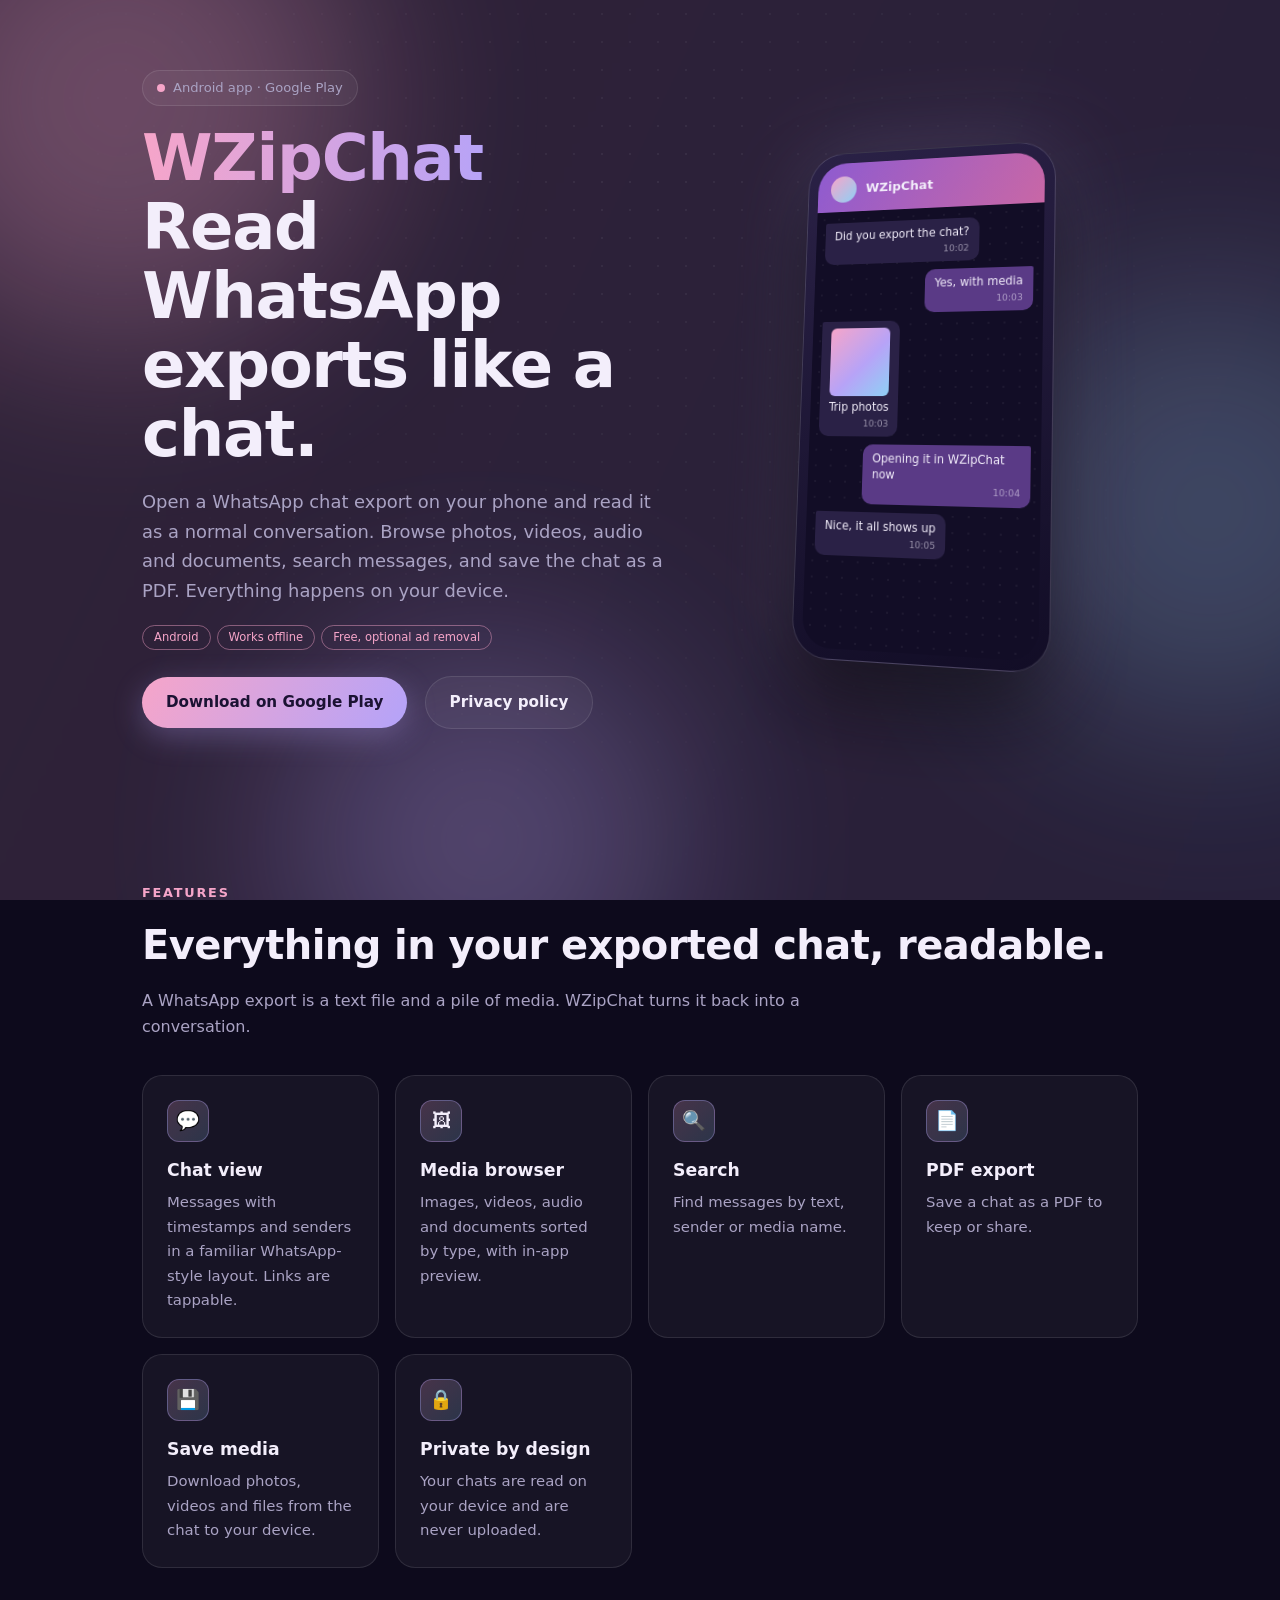
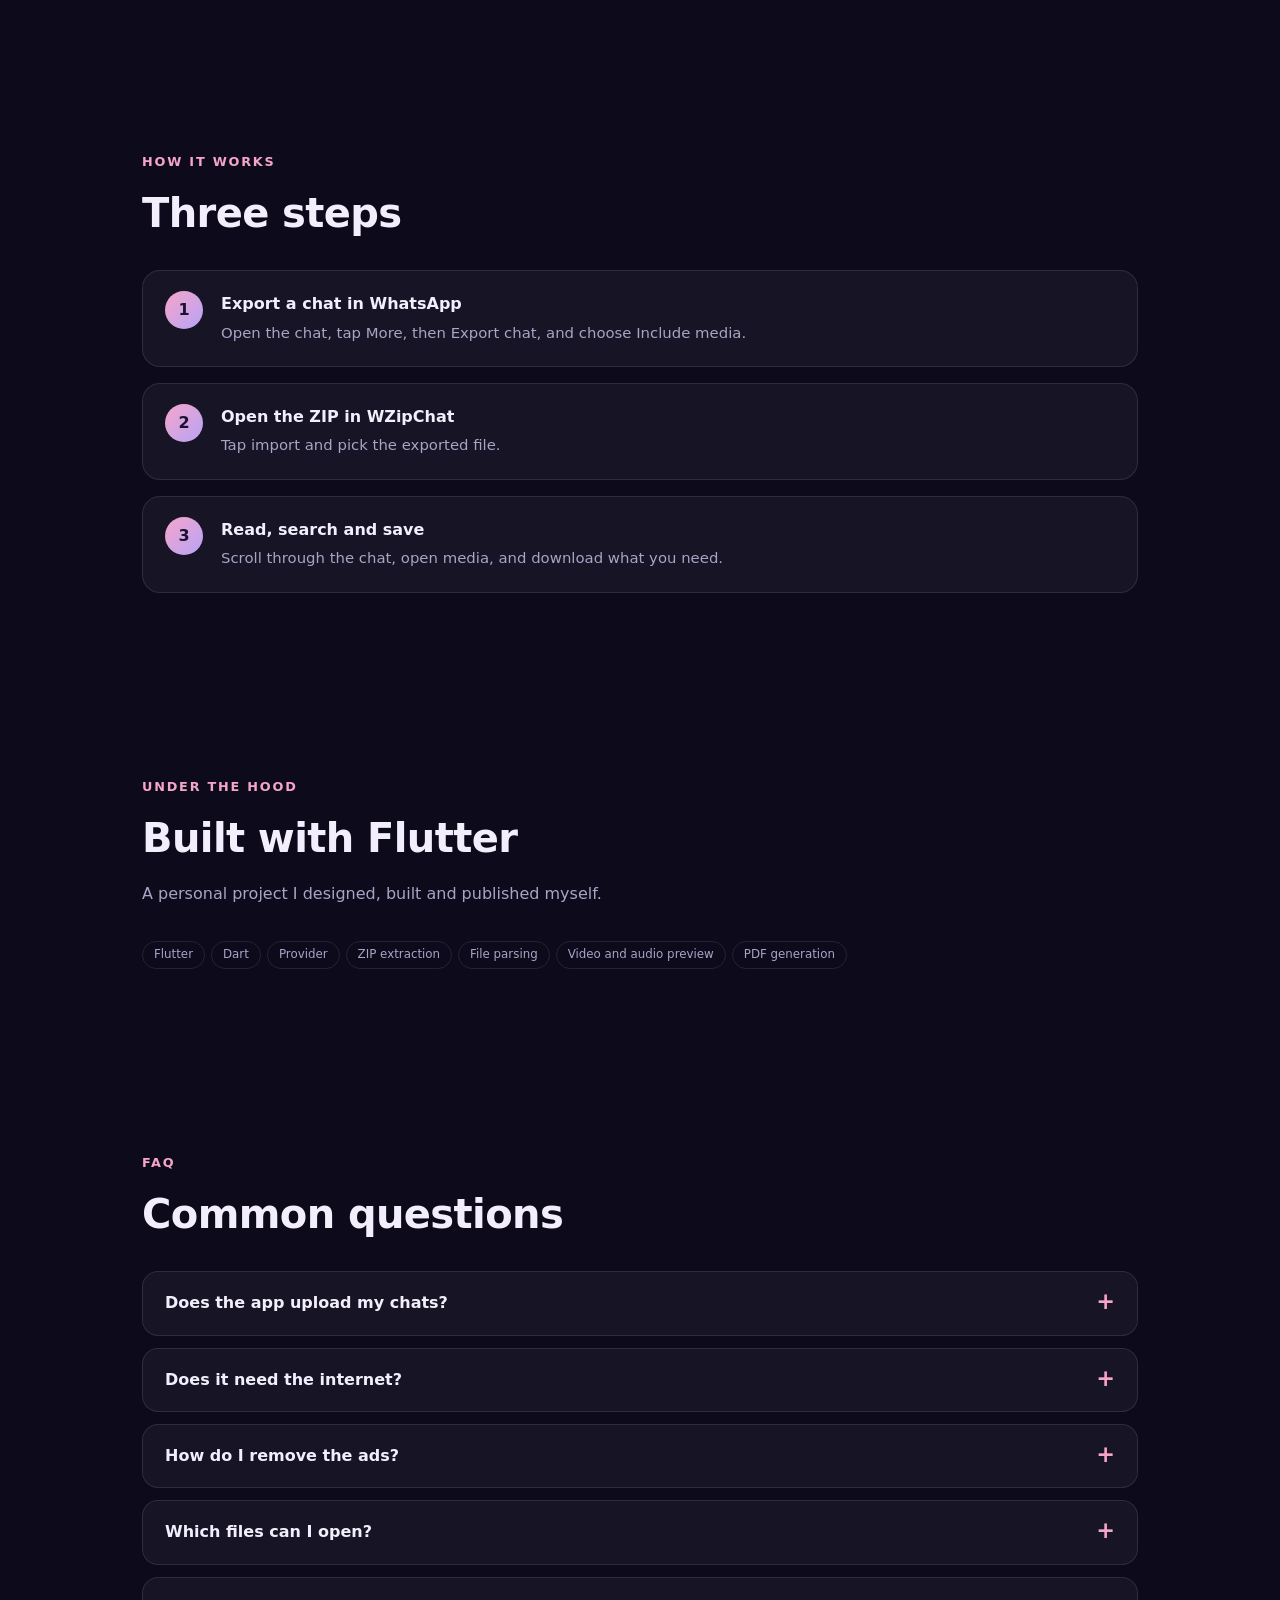
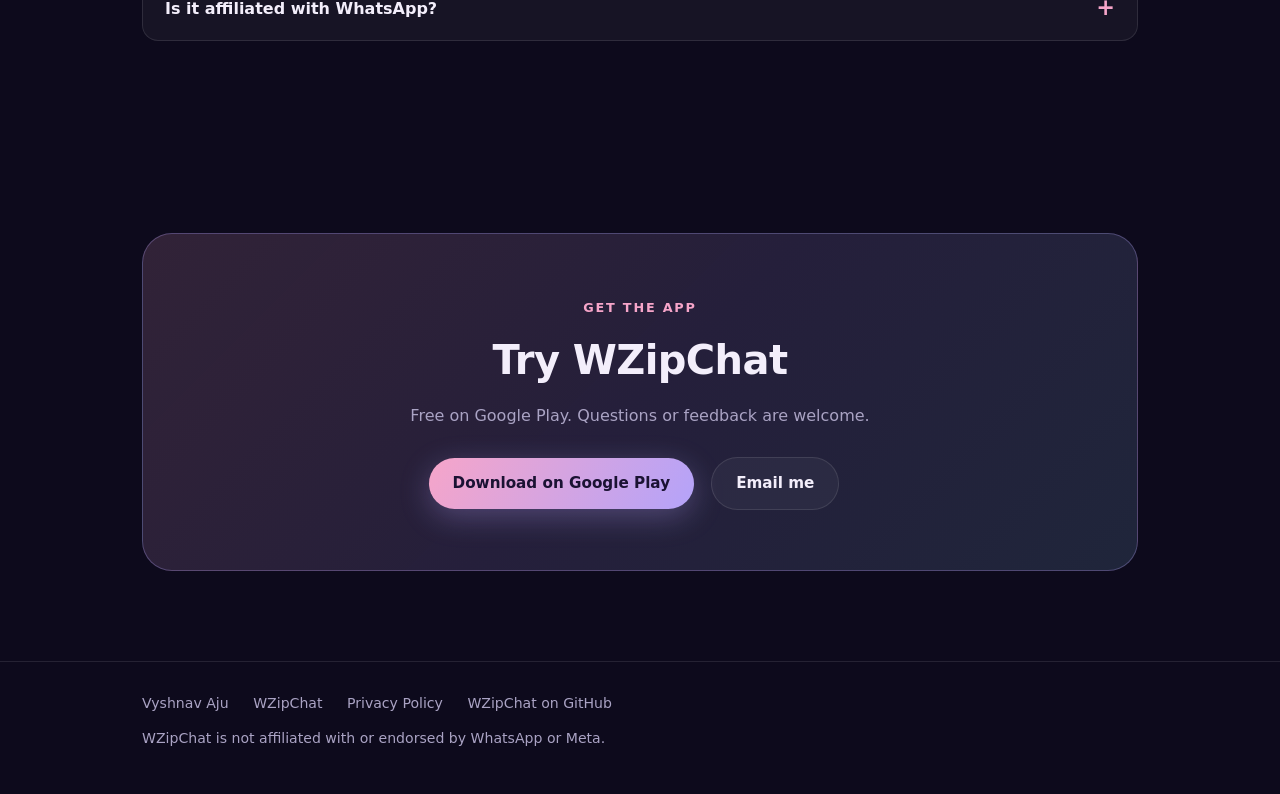
==== wzipchat/index.html @ 1d35e169 "Move WZipChat and its privacy policy under /wzipchat/, add Apps section, drop menu on app pages" ====
<!DOCTYPE html>
<html lang="en">
<head>
<meta charset="utf-8">
<meta name="viewport" content="width=device-width, initial-scale=1">
<title>WZipChat | Read WhatsApp chat exports on Android</title>
<meta name="description" content="WZipChat opens WhatsApp chat export ZIP files on Android. Read chats, browse media, search, and save as PDF. Your chats stay on your device.">
<link rel="icon" href="/favicon.ico" sizes="any">
<link rel="icon" type="image/png" sizes="32x32" href="/favicon-32.png">
<link rel="icon" type="image/png" sizes="192x192" href="/icon-192.png">
<link rel="apple-touch-icon" href="/apple-touch-icon.png">
<meta name="theme-color" content="#0d0a1c">
<meta property="og:image" content="https://vyshnav161.github.io/logo.png">
<link rel="stylesheet" href="/style.css">
</head>
<body>
<div id="progress"></div>
<div class="bg"><div class="sheen"></div><div class="blob b1"></div><div class="blob b2"></div><div class="blob b3"></div><div class="grain"></div></div>
<header class="hero" id="top-of-page" style="min-height:auto;padding-top:70px">
<div class="wrap">
  <div>
    <span class="pill"><i class="dot"></i> Android app &middot; Google Play</span>
    <h1><span class="grad">WZipChat</span><br>Read WhatsApp exports like a chat.</h1>
    <p class="lead">Open a WhatsApp chat export on your phone and read it as a normal conversation. Browse photos, videos, audio and documents, search messages, and save the chat as a PDF. Everything happens on your device.</p>
    <span class="tag">Android</span><span class="tag">Works offline</span><span class="tag">Free, optional ad removal</span><br>
    <a class="btn primary" href="https://play.google.com/store/apps/details?id=com.wolfex161.wzipchat">Download on Google Play</a>
    <a class="btn ghost" href="/wzipchat/privacy.html">Privacy policy</a>
  </div>
  <div class="phone-wrap">
    <div class="phone" id="phone">
      <div class="screen">
        <div class="bar"><div class="av"></div>WZipChat</div>
        <div class="msgs">
          <div class="m in">Did you export the chat?<small>10:02</small></div>
          <div class="m out">Yes, with media<small>10:03</small></div>
          <div class="m in"><div class="img"></div>Trip photos<small>10:03</small></div>
          <div class="m out">Opening it in WZipChat now<small>10:04</small></div>
          <div class="m in">Nice, it all shows up<small>10:05</small></div>
        </div>
      </div>
    </div>
  </div>
</div>
</header>

<main>
<section><div class="wrap">
  <div class="reveal"><span class="eyebrow">Features</span><h2>Everything in your exported chat, readable.</h2></div>
  <p class="sub reveal" style="--d:.1s">A WhatsApp export is a text file and a pile of media. WZipChat turns it back into a conversation.</p>
  <div class="grid">
    <div class="card tilt reveal" style="--d:.0s"><div class="icon">&#128172;</div><h4>Chat view</h4><p>Messages with timestamps and senders in a familiar WhatsApp-style layout. Links are tappable.</p></div>
    <div class="card tilt reveal" style="--d:.1s"><div class="icon">&#128444;</div><h4>Media browser</h4><p>Images, videos, audio and documents sorted by type, with in-app preview.</p></div>
    <div class="card tilt reveal" style="--d:.2s"><div class="icon">&#128269;</div><h4>Search</h4><p>Find messages by text, sender or media name.</p></div>
    <div class="card tilt reveal" style="--d:.3s"><div class="icon">&#128196;</div><h4>PDF export</h4><p>Save a chat as a PDF to keep or share.</p></div>
    <div class="card tilt reveal" style="--d:.4s"><div class="icon">&#128190;</div><h4>Save media</h4><p>Download photos, videos and files from the chat to your device.</p></div>
    <div class="card tilt reveal" style="--d:.5s"><div class="icon">&#128274;</div><h4>Private by design</h4><p>Your chats are read on your device and are never uploaded.</p></div>
  </div>
</div></section>

<section id="how"><div class="wrap">
  <div class="reveal"><span class="eyebrow">How it works</span><h2>Three steps</h2></div>
  <div class="steps" style="margin-top:24px">
    <div class="step reveal left"><div><b>Export a chat in WhatsApp</b><span>Open the chat, tap More, then Export chat, and choose Include media.</span></div></div>
    <div class="step reveal right" style="--d:.1s"><div><b>Open the ZIP in WZipChat</b><span>Tap import and pick the exported file.</span></div></div>
    <div class="step reveal left" style="--d:.2s"><div><b>Read, search and save</b><span>Scroll through the chat, open media, and download what you need.</span></div></div>
  </div>
</div></section>

<section id="built"><div class="wrap">
  <div class="reveal"><span class="eyebrow">Under the hood</span><h2>Built with Flutter</h2></div>
  <p class="sub reveal" style="--d:.1s">A personal project I designed, built and published myself.</p>
  <div class="chips reveal" style="--d:.15s"><span>Flutter</span><span>Dart</span><span>Provider</span><span>ZIP extraction</span><span>File parsing</span><span>Video and audio preview</span><span>PDF generation</span></div>
</div></section>

<section id="faq"><div class="wrap">
  <div class="reveal"><span class="eyebrow">FAQ</span><h2>Common questions</h2></div>
  <div style="margin-top:24px">
    <details class="faq reveal"><summary>Does the app upload my chats?</summary><p>No. The export is read and processed on your device. Your messages and media are not sent to any server of mine.</p></details>
    <details class="faq reveal" style="--d:.05s"><summary>Does it need the internet?</summary><p>Reading a chat does not. The free version connects to the internet to show ads, and Google Play uses it for the ad-removal purchase.</p></details>
    <details class="faq reveal" style="--d:.1s"><summary>How do I remove the ads?</summary><p>There is a one-time "Remove ads" purchase in the app. You pay once through Google Play, and you can restore it on a new device with "Restore purchase".</p></details>
    <details class="faq reveal" style="--d:.15s"><summary>Which files can I open?</summary><p>The ZIP file that WhatsApp creates with "Export chat". Choose "Include media" if you want photos, videos, audio and documents.</p></details>
    <details class="faq reveal" style="--d:.2s"><summary>Is it affiliated with WhatsApp?</summary><p>No. WZipChat is an independent app and is not affiliated with or endorsed by WhatsApp or Meta.</p></details>
  </div>
</div></section>

<section><div class="wrap">
  <div class="cta reveal">
    <span class="eyebrow">Get the app</span>
    <h2>Try WZipChat</h2>
    <p class="sub">Free on Google Play. Questions or feedback are welcome.</p>
    <a class="btn primary" href="https://play.google.com/store/apps/details?id=com.wolfex161.wzipchat">Download on Google Play</a>
    <a class="btn ghost" href="mailto:vyshnav.897462@gmail.com">Email me</a>
  </div>
</div></section>
</main>
<footer><div class="wrap">
  <a href="/">Vyshnav Aju</a>
  <a href="/wzipchat/">WZipChat</a>
  <a href="/wzipchat/privacy.html">Privacy Policy</a>
  <a href="https://github.com/Vyshnav161/Whatsapp_zip_reader">WZipChat on GitHub</a>
  <div style="margin-top:12px">WZipChat is not affiliated with or endorsed by WhatsApp or Meta.</div>
</div></footer>
<button id="top" aria-label="Back to top">&uarr;</button>
<script src="/script.js"></script>
</body>
</html>
---- style.css ----
:root{--bg:#0d0a1c;--card:rgba(255,255,255,.045);--line:rgba(255,255,255,.1);--text:#f3eefb;--muted:#aaa3c4;--a1:#f6a5c9;--a2:#b7a3f7;--a3:#8fd0f5;--ink:#1b1233;--mx:50%;--my:50%}
*{box-sizing:border-box}
html{scroll-behavior:smooth;scroll-padding-top:84px}
body{margin:0;font-family:Inter,system-ui,-apple-system,"Segoe UI",sans-serif;background:var(--bg);color:var(--text);line-height:1.65;overflow-x:hidden}
a{color:inherit;text-decoration:none}
.wrap{max-width:1040px;margin:0 auto;padding:0 22px;position:relative;z-index:1}

#progress{position:fixed;top:0;left:0;height:3px;width:0;background:linear-gradient(90deg,var(--a1),var(--a2),var(--a3));z-index:100}
.bg{position:fixed;inset:0;z-index:0;pointer-events:none;overflow:hidden}
.sheen{position:absolute;inset:-20%;background:linear-gradient(115deg,rgba(246,165,201,.16),rgba(183,163,247,.14),rgba(143,208,245,.16),rgba(246,165,201,.16));background-size:300% 300%;animation:drift 22s ease-in-out infinite;filter:blur(40px)}
@keyframes drift{0%,100%{background-position:0% 50%}50%{background-position:100% 50%}}
.blob{position:absolute;border-radius:50%;filter:blur(95px);opacity:.3;animation:float 20s ease-in-out infinite}
.b1{width:480px;height:480px;background:var(--a1);top:-140px;left:-120px}
.b2{width:440px;height:440px;background:var(--a3);top:32%;right:-150px;animation-delay:-7s;opacity:.22}
.b3{width:400px;height:400px;background:var(--a2);bottom:-140px;left:22%;animation-delay:-12s;opacity:.28}
@keyframes float{0%,100%{transform:translate(0,0) scale(1)}50%{transform:translate(40px,-50px) scale(1.12)}}
.grain{position:absolute;inset:0;background-image:radial-gradient(rgba(255,255,255,.06) 1px,transparent 1px);background-size:28px 28px;mask-image:radial-gradient(ellipse at 50% 20%,#000,transparent 75%);-webkit-mask-image:radial-gradient(ellipse at 50% 20%,#000,transparent 75%)}

nav{position:fixed;top:14px;left:50%;transform:translateX(-50%);z-index:90;display:flex;gap:4px;align-items:center;padding:6px;border-radius:999px;background:rgba(18,12,38,.65);backdrop-filter:blur(14px);-webkit-backdrop-filter:blur(14px);border:1px solid var(--line);max-width:calc(100vw - 20px);overflow-x:auto;scrollbar-width:none}
nav::-webkit-scrollbar{display:none}
nav a{padding:8px 14px;border-radius:999px;font-size:.88rem;color:var(--muted);white-space:nowrap;transition:.25s}
nav a:hover{color:var(--text)}
nav a.active{background:linear-gradient(135deg,rgba(246,165,201,.2),rgba(183,163,247,.2));color:#fff}

.hero{min-height:100vh;display:flex;align-items:center;padding:110px 0 60px}
.hero.short{min-height:auto;padding:130px 0 40px}
.hero .wrap{display:grid;grid-template-columns:1.1fr .9fr;gap:40px;align-items:center}
.pill{display:inline-flex;align-items:center;gap:8px;padding:6px 14px;border:1px solid var(--line);border-radius:999px;font-size:.82rem;color:var(--muted);background:var(--card)}
.dot{width:8px;height:8px;border-radius:50%;background:var(--a1);box-shadow:0 0 0 0 rgba(246,165,201,.7);animation:pulse 2s infinite}
@keyframes pulse{70%{box-shadow:0 0 0 10px rgba(246,165,201,0)}100%{box-shadow:0 0 0 0 rgba(246,165,201,0)}}
h1{font-size:clamp(2.3rem,6vw,4rem);line-height:1.08;margin:18px 0 14px;letter-spacing:-.02em}
.grad{background:linear-gradient(90deg,var(--a1),var(--a2),var(--a3),var(--a1));background-size:300% 100%;-webkit-background-clip:text;background-clip:text;color:transparent;animation:shine 8s linear infinite}
@keyframes shine{to{background-position:300% 0}}
.typed{color:var(--a2);border-right:2px solid var(--a1);padding-right:4px;animation:blink .8s steps(1) infinite}
@keyframes blink{50%{border-color:transparent}}
.lead{color:var(--muted);font-size:1.12rem;max-width:540px}
.btn{display:inline-flex;align-items:center;gap:8px;margin:18px 12px 0 0;padding:13px 24px;border-radius:999px;font-weight:600;font-size:.95rem;transition:.25s;position:relative}
.btn.primary{background:linear-gradient(120deg,var(--a1),var(--a2),var(--a3));background-size:200% 100%;color:var(--ink);box-shadow:0 8px 30px rgba(183,163,247,.3);animation:shine2 6s ease-in-out infinite}
@keyframes shine2{50%{background-position:100% 0}}
.btn.primary:hover{transform:translateY(-3px);box-shadow:0 14px 40px rgba(246,165,201,.4)}
.btn.ghost{border:1px solid var(--line);background:var(--card)}
.btn.ghost:hover{border-color:var(--a2);color:#fff;transform:translateY(-3px)}
.scroll-hint{margin-top:46px;color:var(--muted);font-size:.8rem;display:flex;align-items:center;gap:10px}
.mouse{width:20px;height:32px;border:2px solid var(--muted);border-radius:12px;position:relative}
.mouse::after{content:"";position:absolute;left:50%;top:6px;width:3px;height:6px;margin-left:-1.5px;border-radius:2px;background:var(--a1);animation:wheel 1.6s infinite}
@keyframes wheel{0%{opacity:1;transform:translateY(0)}100%{opacity:0;transform:translateY(10px)}}

/* orbit visual (home) */
.orbit-wrap{display:flex;justify-content:center}
.orbit{position:relative;width:340px;height:340px;max-width:100%}
.orbit .core{position:absolute;inset:95px;border-radius:50%;display:grid;place-items:center;font-size:2.6rem;font-weight:800;color:var(--ink);background:linear-gradient(135deg,var(--a1),var(--a2),var(--a3));box-shadow:0 0 70px rgba(183,163,247,.5);animation:breathe 5s ease-in-out infinite}
@keyframes breathe{50%{transform:scale(1.06);box-shadow:0 0 100px rgba(246,165,201,.55)}}
.orbit .ring{position:absolute;inset:0;border-radius:50%;border:1px dashed rgba(255,255,255,.18);animation:spin 26s linear infinite}
.orbit .ring.r2{inset:40px;animation-duration:38s;animation-direction:reverse;border-color:rgba(255,255,255,.1)}
.orbit .ring span{position:absolute;padding:6px 14px;border-radius:999px;font-size:.8rem;font-weight:600;background:rgba(20,13,42,.85);border:1px solid var(--line);backdrop-filter:blur(6px);animation:spin 26s linear infinite reverse;white-space:nowrap}
.orbit .r2 span{animation-duration:38s;animation-direction:normal}
.orbit .ring span:nth-child(1){top:-14px;left:50%;margin-left:-34px}
.orbit .ring span:nth-child(2){bottom:-14px;left:50%;margin-left:-20px}
.orbit .ring span:nth-child(3){left:-26px;top:50%;margin-top:-14px}
.orbit .ring span:nth-child(4){right:-26px;top:50%;margin-top:-14px}
@keyframes spin{to{transform:rotate(360deg)}}

/* phone mockup (wzipchat) */
.phone-wrap{perspective:1000px;display:flex;justify-content:center}
.phone{width:260px;height:520px;border-radius:38px;padding:10px;background:linear-gradient(160deg,#2a2146,#120d26);border:1px solid rgba(255,255,255,.16);box-shadow:0 40px 80px rgba(0,0,0,.6),0 0 90px rgba(183,163,247,.22);transform:rotateY(-14deg) rotateX(6deg);transition:transform .2s ease-out;animation:bob 6s ease-in-out infinite}
@keyframes bob{50%{translate:0 -14px}}
.screen{height:100%;border-radius:30px;overflow:hidden;background:#120d26;display:flex;flex-direction:column}
.bar{background:linear-gradient(120deg,#8e5bd0,#c867a6);padding:14px 14px 10px;display:flex;align-items:center;gap:10px;font-size:.82rem;font-weight:600}
.av{width:28px;height:28px;border-radius:50%;background:linear-gradient(135deg,var(--a1),var(--a3))}
.msgs{flex:1;padding:12px 10px;display:flex;flex-direction:column;gap:8px;background-image:radial-gradient(rgba(255,255,255,.05) 1px,transparent 1px);background-size:16px 16px}
.m{max-width:78%;padding:7px 10px;border-radius:10px;font-size:.72rem;line-height:1.35;opacity:0;transform:translateY(10px) scale(.96);animation:pop .5s forwards}
.m.in{background:#2a2146;align-self:flex-start;border-top-left-radius:2px}
.m.out{background:#5a3a86;align-self:flex-end;border-top-right-radius:2px}
.m small{display:block;text-align:right;opacity:.55;font-size:.58rem;margin-top:2px}
.m:nth-child(1){animation-delay:.8s}.m:nth-child(2){animation-delay:1.6s}.m:nth-child(3){animation-delay:2.4s}.m:nth-child(4){animation-delay:3.2s}.m:nth-child(5){animation-delay:4s}
.img{width:100%;height:70px;border-radius:6px;background:linear-gradient(135deg,var(--a1),var(--a2) 55%,var(--a3));margin-bottom:4px}
@keyframes pop{to{opacity:1;transform:none}}

section{padding:90px 0}
.eyebrow{color:var(--a1);font-size:.8rem;letter-spacing:.14em;text-transform:uppercase;font-weight:600}
h2{font-size:clamp(1.7rem,4vw,2.5rem);margin:6px 0 10px;letter-spacing:-.015em}
.sub{color:var(--muted);max-width:680px;margin:0 0 34px}

.reveal{opacity:0;transform:translateY(34px);transition:opacity .8s cubic-bezier(.2,.7,.2,1),transform .8s cubic-bezier(.2,.7,.2,1);transition-delay:var(--d,0s)}
.reveal.left{transform:translateX(-40px)}
.reveal.right{transform:translateX(40px)}
.reveal.in{opacity:1;transform:none}

.grid{display:grid;grid-template-columns:repeat(auto-fit,minmax(230px,1fr));gap:16px}
.proj{display:grid;grid-template-columns:repeat(auto-fit,minmax(300px,1fr));gap:18px}
.card{position:relative;padding:24px;border-radius:20px;background:var(--card);border:1px solid var(--line);overflow:hidden;transform-style:preserve-3d;transition:transform .25s ease-out,border-color .3s,box-shadow .3s}
.card::before{content:"";position:absolute;inset:0;background:radial-gradient(380px circle at var(--mx) var(--my),rgba(183,163,247,.2),transparent 45%);opacity:0;transition:opacity .3s;pointer-events:none}
.card:hover{border-color:rgba(183,163,247,.5);box-shadow:0 20px 50px rgba(0,0,0,.4)}
.card:hover::before{opacity:1}
.card h4{margin:0 0 6px;font-size:1.08rem}
.card p{margin:0;color:var(--muted);font-size:.93rem}
.icon{width:42px;height:42px;border-radius:12px;display:grid;place-items:center;margin-bottom:14px;background:linear-gradient(135deg,rgba(246,165,201,.22),rgba(143,208,245,.18));border:1px solid rgba(183,163,247,.35);font-size:1.2rem}
.cat{display:block;color:var(--a1);font-size:.78rem;margin-bottom:10px;font-weight:600;letter-spacing:.03em}
.chips{margin-top:14px;display:flex;flex-wrap:wrap;gap:6px}
.chips span{font-size:.74rem;color:var(--muted);border:1px solid var(--line);border-radius:999px;padding:3px 11px;transition:.25s}
.card:hover .chips span{border-color:rgba(183,163,247,.45);color:var(--text)}
.more{display:inline-block;margin-top:14px;font-size:.9rem;font-weight:600;color:var(--a2);transition:.2s}
.more:hover{color:var(--a1);transform:translateX(4px)}

.featured{display:grid;grid-template-columns:auto 1fr;gap:30px;align-items:center;padding:34px;border-radius:26px;background:linear-gradient(135deg,rgba(183,163,247,.18),rgba(255,255,255,.03));border:1px solid rgba(183,163,247,.3);position:relative;overflow:hidden}
.featured::after{content:"";position:absolute;width:300px;height:300px;right:-80px;top:-100px;background:radial-gradient(circle,rgba(246,165,201,.28),transparent 65%);pointer-events:none}
.featured img{width:110px;height:110px;border-radius:26px;box-shadow:0 14px 40px rgba(0,0,0,.5);transition:transform .5s}
.featured:hover img{transform:rotate(-6deg) scale(1.06)}
.tag{display:inline-block;font-size:.72rem;color:var(--a1);border:1px solid rgba(246,165,201,.45);border-radius:999px;padding:2px 11px;margin:0 6px 8px 0}

.steps{display:grid;gap:16px;counter-reset:s}
.step{counter-increment:s;display:flex;gap:18px;align-items:flex-start;padding:20px 22px;border-radius:18px;background:var(--card);border:1px solid var(--line)}
.step::before{content:counter(s);flex:none;width:38px;height:38px;border-radius:50%;display:grid;place-items:center;font-weight:700;background:linear-gradient(135deg,var(--a1),var(--a2));color:var(--ink)}
.step b{display:block;margin-bottom:2px}
.step span{color:var(--muted);font-size:.93rem}

details.faq{padding:18px 22px;border-radius:16px;background:var(--card);border:1px solid var(--line);margin-bottom:12px;transition:.3s}
details.faq[open]{border-color:rgba(183,163,247,.5);background:rgba(183,163,247,.07)}
details.faq summary{cursor:pointer;font-weight:600;list-style:none;display:flex;justify-content:space-between;gap:16px}
details.faq summary::-webkit-details-marker{display:none}
details.faq summary::after{content:"+";color:var(--a1);font-size:1.4rem;line-height:1;transition:transform .3s}
details.faq[open] summary::after{transform:rotate(45deg)}
details.faq p{margin:12px 0 0;color:var(--muted);font-size:.95rem}

.timeline{position:relative;padding-left:34px}
.timeline::before{content:"";position:absolute;left:9px;top:6px;bottom:6px;width:2px;background:var(--line)}
.timeline .fill{position:absolute;left:9px;top:6px;width:2px;height:0;background:linear-gradient(var(--a1),var(--a2),var(--a3));box-shadow:0 0 12px var(--a2)}
.tl{position:relative;margin-bottom:22px}
.tl::before{content:"";position:absolute;left:-33px;top:26px;width:16px;height:16px;border-radius:50%;background:var(--bg);border:3px solid var(--a1);box-shadow:0 0 14px rgba(246,165,201,.6)}
.when{display:block;color:var(--muted);font-size:.86rem;margin:2px 0 12px}
.card ul{margin:0;padding-left:18px;color:var(--muted);font-size:.93rem}
.card li{margin-bottom:7px}

.cta{text-align:center;padding:60px 28px;border-radius:30px;background:linear-gradient(135deg,rgba(246,165,201,.16),rgba(183,163,247,.14),rgba(143,208,245,.14));border:1px solid rgba(183,163,247,.3)}
.cta .sub{margin:0 auto 10px}

.legal{padding:34px;border-radius:24px;background:var(--card);border:1px solid var(--line)}
.legal h1{font-size:clamp(1.9rem,4vw,2.6rem);margin-top:0}
.legal h2{font-size:1.25rem;margin:30px 0 8px;color:var(--a2)}
.legal p,.legal li{color:var(--muted)}
.legal a{color:var(--a3);text-decoration:underline}
.legal code{background:rgba(255,255,255,.08);padding:1px 6px;border-radius:6px;color:var(--text)}

footer{border-top:1px solid var(--line);padding:30px 0 44px;color:var(--muted);font-size:.88rem;position:relative;z-index:1}
footer a{margin-right:20px;transition:.2s}
footer a:hover{color:var(--a1)}
#top{position:fixed;right:18px;bottom:18px;width:44px;height:44px;border-radius:50%;border:1px solid var(--line);background:rgba(18,12,38,.8);backdrop-filter:blur(8px);color:var(--text);cursor:pointer;opacity:0;pointer-events:none;transition:.3s;z-index:80;font-size:1.1rem}
#top.show{opacity:1;pointer-events:auto}
#top:hover{border-color:var(--a1);color:var(--a1);transform:translateY(-3px)}

@media(max-width:820px){
  .hero .wrap{grid-template-columns:1fr}
  .orbit-wrap,.phone-wrap{order:-1;margin-bottom:10px}
  .orbit{width:280px;height:280px}.orbit .core{inset:78px;font-size:2rem}
  .phone{width:220px;height:440px;transform:none}
  .featured{grid-template-columns:1fr}
  section{padding:64px 0}
}
@media(prefers-reduced-motion:reduce){
  *,*::before,*::after{animation:none!important;transition:none!important}
  .reveal{opacity:1;transform:none}
  .m{opacity:1;transform:none}
  html{scroll-behavior:auto}
}

.app-card{display:flex;gap:20px;align-items:center;max-width:720px;color:inherit}
.app-card .icon{margin:0;flex:none;width:56px;height:56px;font-size:1.6rem}
@media(max-width:560px){.app-card{flex-direction:column;align-items:flex-start}}
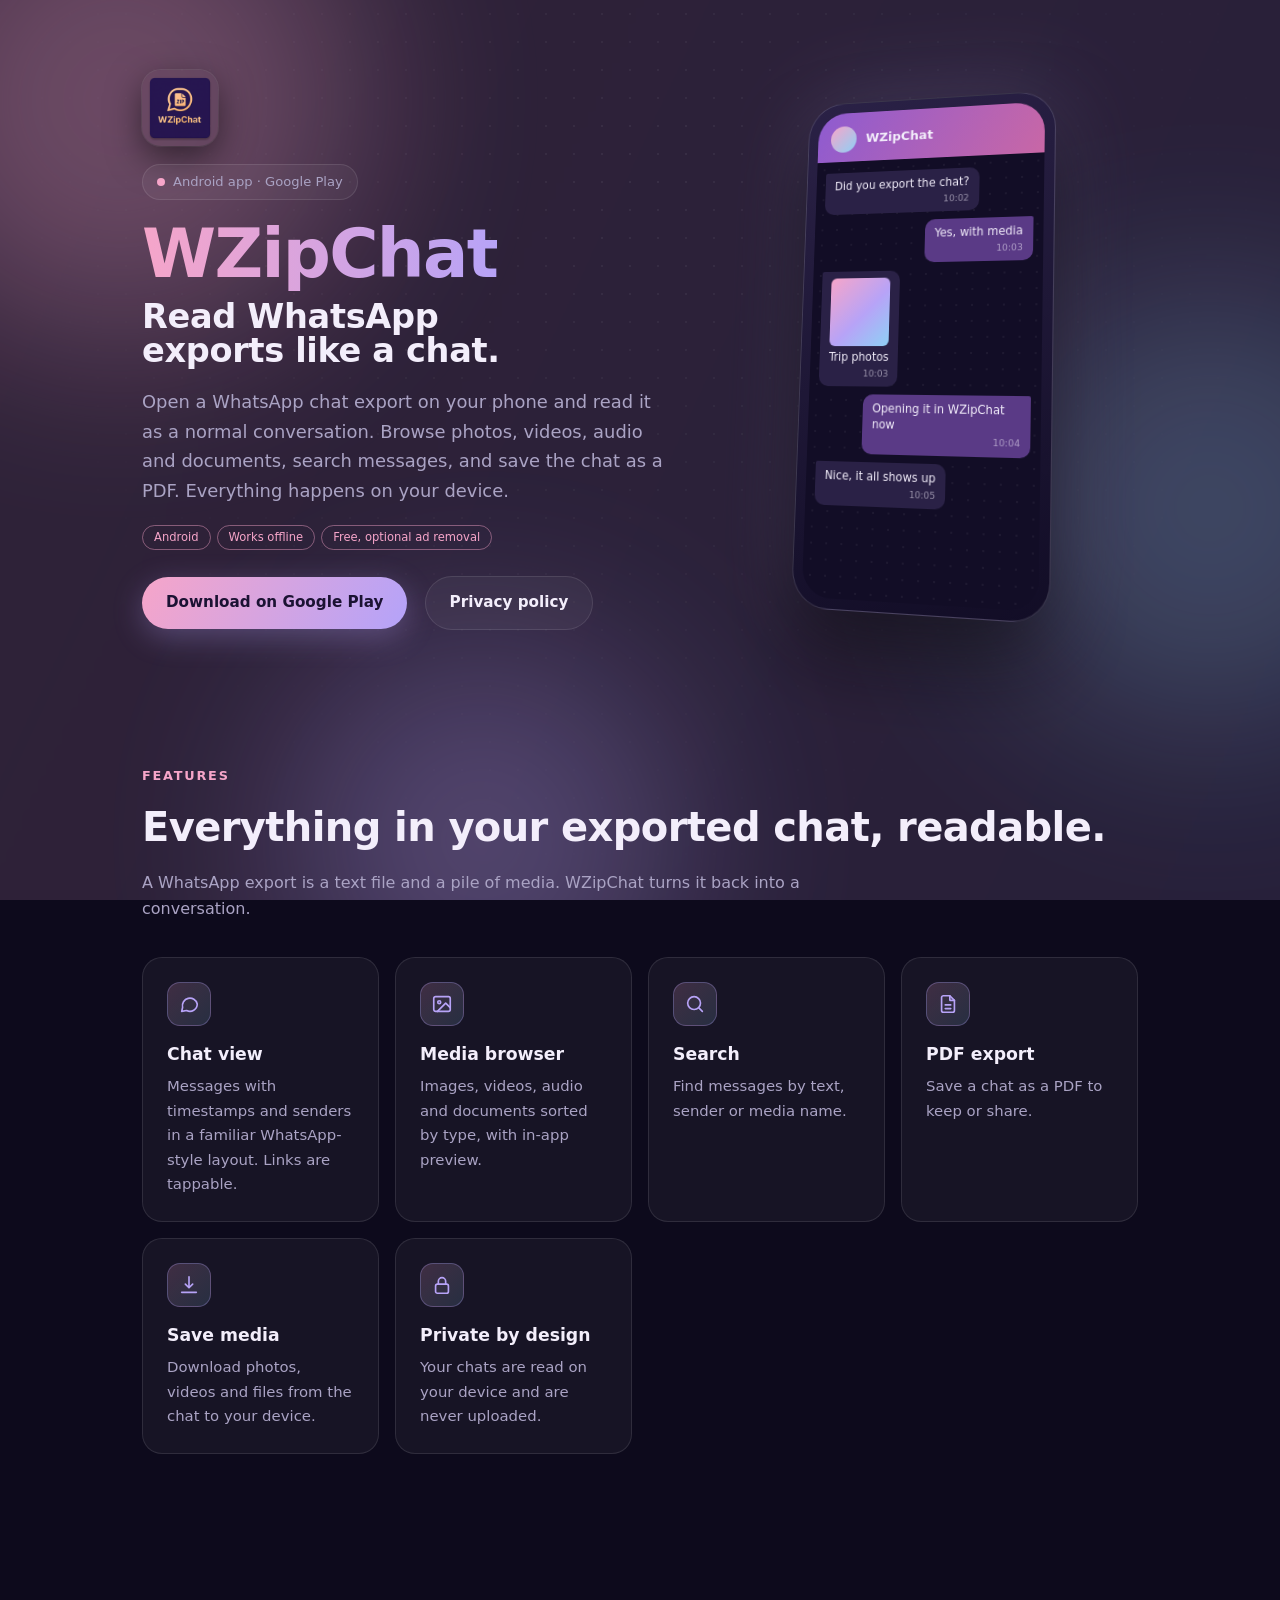
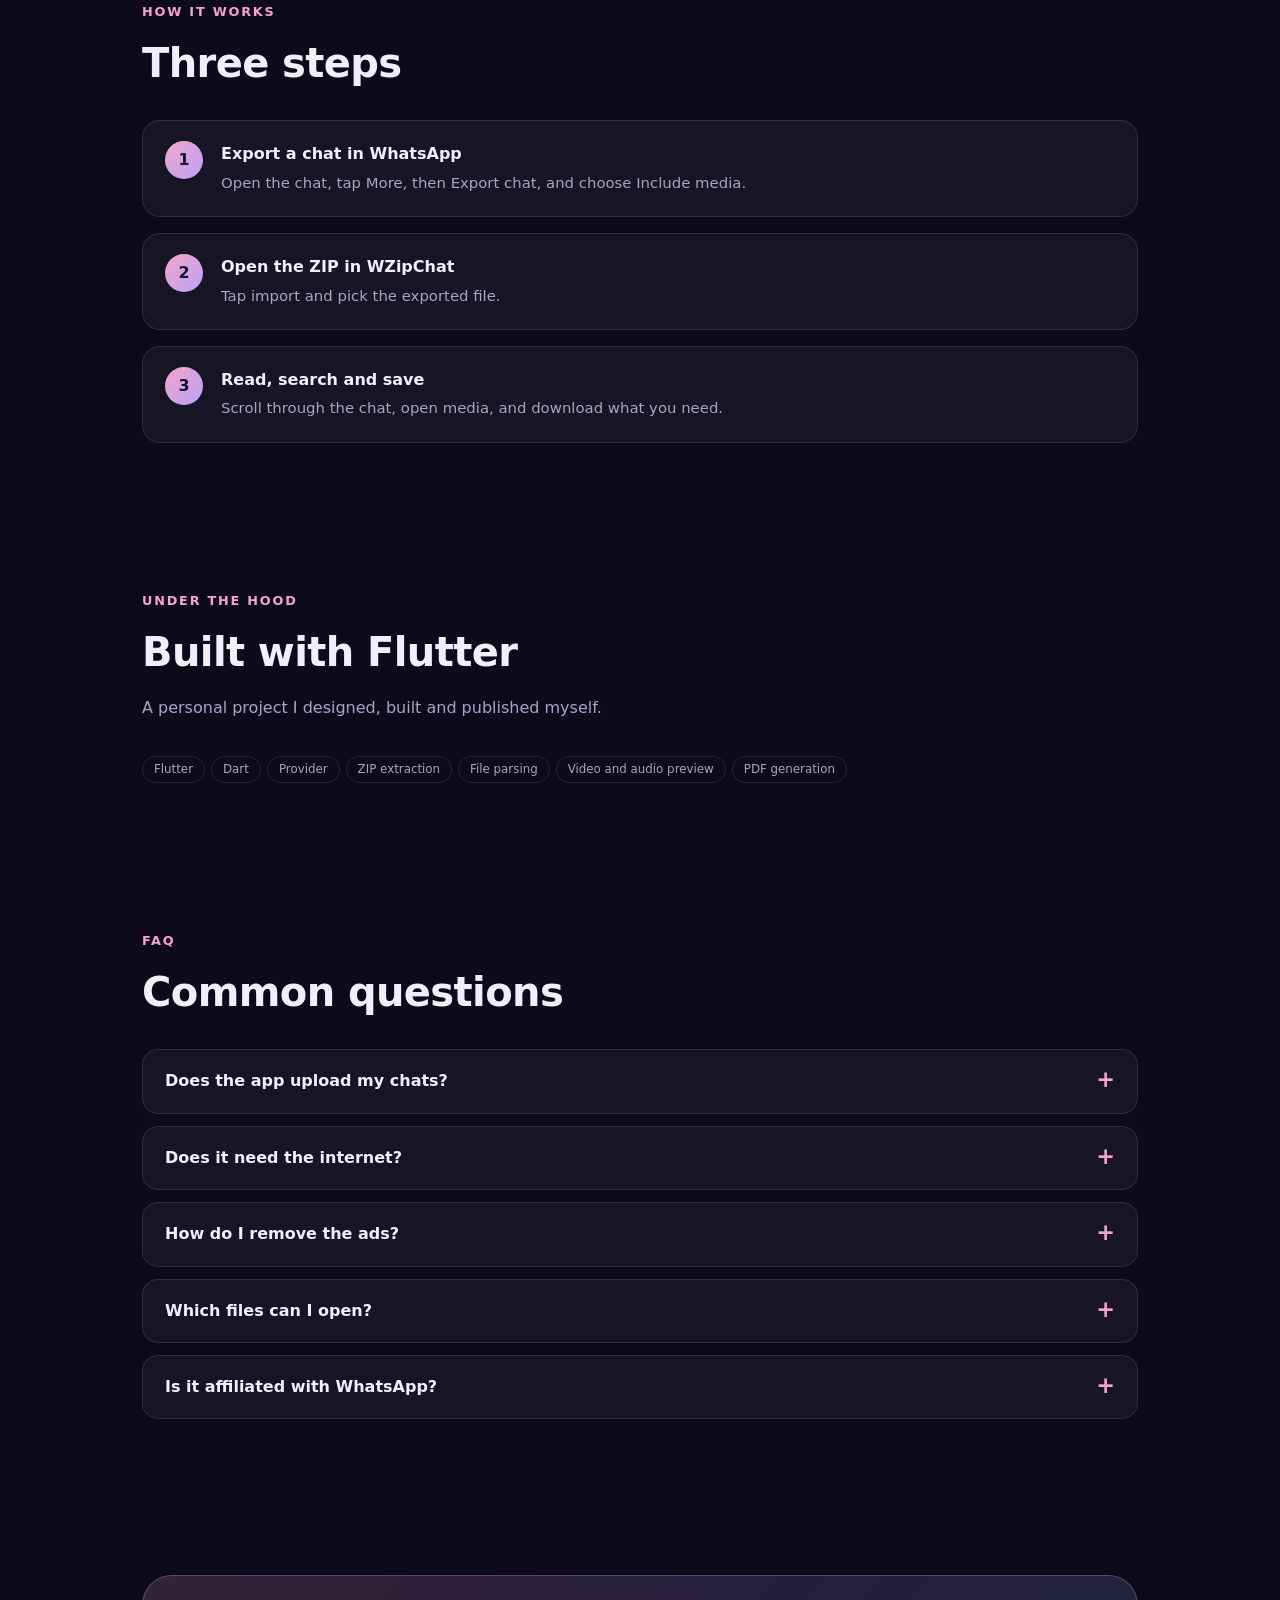
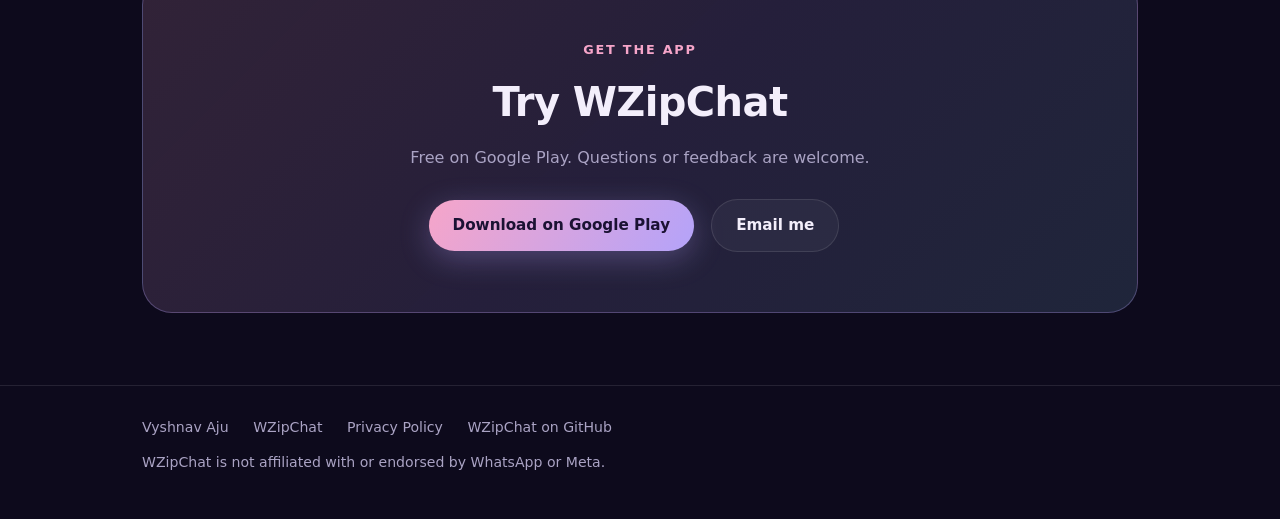
==== commit 241a8732: "Refine design: fix orbit, 2x2 projects, SVG icons, app icon, mobile overflow, menu order" ====
--- a/wzipchat/index.html
+++ b/wzipchat/index.html
@@ -19,8 +19,9 @@
 <header class="hero" id="top-of-page" style="min-height:auto;padding-top:70px">
 <div class="wrap">
   <div>
+    <img class="appicon" src="/wzipchat/app-icon.webp" alt="WZipChat app icon" width="76" height="76">
     <span class="pill"><i class="dot"></i> Android app &middot; Google Play</span>
-    <h1><span class="grad">WZipChat</span><br>Read WhatsApp exports like a chat.</h1>
+    <h1><span class="grad">WZipChat</span><span class="role">Read WhatsApp exports like a chat.</span></h1>
     <p class="lead">Open a WhatsApp chat export on your phone and read it as a normal conversation. Browse photos, videos, audio and documents, search messages, and save the chat as a PDF. Everything happens on your device.</p>
     <span class="tag">Android</span><span class="tag">Works offline</span><span class="tag">Free, optional ad removal</span><br>
     <a class="btn primary" href="https://play.google.com/store/apps/details?id=com.wolfex161.wzipchat">Download on Google Play</a>
@@ -48,12 +49,12 @@
   <div class="reveal"><span class="eyebrow">Features</span><h2>Everything in your exported chat, readable.</h2></div>
   <p class="sub reveal" style="--d:.1s">A WhatsApp export is a text file and a pile of media. WZipChat turns it back into a conversation.</p>
   <div class="grid">
-    <div class="card tilt reveal" style="--d:.0s"><div class="icon">&#128172;</div><h4>Chat view</h4><p>Messages with timestamps and senders in a familiar WhatsApp-style layout. Links are tappable.</p></div>
-    <div class="card tilt reveal" style="--d:.1s"><div class="icon">&#128444;</div><h4>Media browser</h4><p>Images, videos, audio and documents sorted by type, with in-app preview.</p></div>
-    <div class="card tilt reveal" style="--d:.2s"><div class="icon">&#128269;</div><h4>Search</h4><p>Find messages by text, sender or media name.</p></div>
-    <div class="card tilt reveal" style="--d:.3s"><div class="icon">&#128196;</div><h4>PDF export</h4><p>Save a chat as a PDF to keep or share.</p></div>
-    <div class="card tilt reveal" style="--d:.4s"><div class="icon">&#128190;</div><h4>Save media</h4><p>Download photos, videos and files from the chat to your device.</p></div>
-    <div class="card tilt reveal" style="--d:.5s"><div class="icon">&#128274;</div><h4>Private by design</h4><p>Your chats are read on your device and are never uploaded.</p></div>
+    <div class="card tilt reveal" style="--d:.0s"><div class="icon"><svg viewBox="0 0 24 24" fill="none" stroke="currentColor" stroke-width="1.8" stroke-linecap="round" stroke-linejoin="round" aria-hidden="true"><path d="M21 12a8 8 0 0 1-11.6 7.1L4 20l1-4.2A8 8 0 1 1 21 12z"/></svg></div><h4>Chat view</h4><p>Messages with timestamps and senders in a familiar WhatsApp-style layout. Links are tappable.</p></div>
+    <div class="card tilt reveal" style="--d:.1s"><div class="icon"><svg viewBox="0 0 24 24" fill="none" stroke="currentColor" stroke-width="1.8" stroke-linecap="round" stroke-linejoin="round" aria-hidden="true"><rect x="3" y="4" width="18" height="16" rx="2"/><circle cx="9" cy="10" r="1.6"/><path d="m21 16-5-5-9 9"/></svg></div><h4>Media browser</h4><p>Images, videos, audio and documents sorted by type, with in-app preview.</p></div>
+    <div class="card tilt reveal" style="--d:.2s"><div class="icon"><svg viewBox="0 0 24 24" fill="none" stroke="currentColor" stroke-width="1.8" stroke-linecap="round" stroke-linejoin="round" aria-hidden="true"><circle cx="11" cy="11" r="7"/><path d="m20 20-3.5-3.5"/></svg></div><h4>Search</h4><p>Find messages by text, sender or media name.</p></div>
+    <div class="card tilt reveal" style="--d:.3s"><div class="icon"><svg viewBox="0 0 24 24" fill="none" stroke="currentColor" stroke-width="1.8" stroke-linecap="round" stroke-linejoin="round" aria-hidden="true"><path d="M14 3H7a2 2 0 0 0-2 2v14a2 2 0 0 0 2 2h10a2 2 0 0 0 2-2V8z"/><path d="M14 3v5h5M9 13h6M9 17h6"/></svg></div><h4>PDF export</h4><p>Save a chat as a PDF to keep or share.</p></div>
+    <div class="card tilt reveal" style="--d:.4s"><div class="icon"><svg viewBox="0 0 24 24" fill="none" stroke="currentColor" stroke-width="1.8" stroke-linecap="round" stroke-linejoin="round" aria-hidden="true"><path d="M12 3v12m0 0-4-4m4 4 4-4M4 20h16"/></svg></div><h4>Save media</h4><p>Download photos, videos and files from the chat to your device.</p></div>
+    <div class="card tilt reveal" style="--d:.5s"><div class="icon"><svg viewBox="0 0 24 24" fill="none" stroke="currentColor" stroke-width="1.8" stroke-linecap="round" stroke-linejoin="round" aria-hidden="true"><rect x="5" y="11" width="14" height="10" rx="2"/><path d="M8 11V8a4 4 0 0 1 8 0v3"/></svg></div><h4>Private by design</h4><p>Your chats are read on your device and are never uploaded.</p></div>
   </div>
 </div></section>
 
--- a/style.css
+++ b/style.css
@@ -16,7 +16,7 @@
 @keyframes float{0%,100%{transform:translate(0,0) scale(1)}50%{transform:translate(40px,-50px) scale(1.12)}}
 .grain{position:absolute;inset:0;background-image:radial-gradient(rgba(255,255,255,.06) 1px,transparent 1px);background-size:28px 28px;mask-image:radial-gradient(ellipse at 50% 20%,#000,transparent 75%);-webkit-mask-image:radial-gradient(ellipse at 50% 20%,#000,transparent 75%)}
 
-nav{position:fixed;top:14px;left:50%;transform:translateX(-50%);z-index:90;display:flex;gap:4px;align-items:center;padding:6px;border-radius:999px;background:rgba(18,12,38,.65);backdrop-filter:blur(14px);-webkit-backdrop-filter:blur(14px);border:1px solid var(--line);max-width:calc(100vw - 20px);overflow-x:auto;scrollbar-width:none}
+nav{position:fixed;top:14px;left:50%;transform:translateX(-50%);z-index:90;display:flex;gap:4px;align-items:center;padding:6px;border-radius:999px;background:rgba(16,11,34,.86);backdrop-filter:blur(16px);-webkit-backdrop-filter:blur(14px);border:1px solid var(--line);max-width:calc(100vw - 20px);overflow-x:auto;scrollbar-width:none}
 nav::-webkit-scrollbar{display:none}
 nav a{padding:8px 14px;border-radius:999px;font-size:.88rem;color:var(--muted);white-space:nowrap;transition:.25s}
 nav a:hover{color:var(--text)}
@@ -28,7 +28,10 @@
 .pill{display:inline-flex;align-items:center;gap:8px;padding:6px 14px;border:1px solid var(--line);border-radius:999px;font-size:.82rem;color:var(--muted);background:var(--card)}
 .dot{width:8px;height:8px;border-radius:50%;background:var(--a1);box-shadow:0 0 0 0 rgba(246,165,201,.7);animation:pulse 2s infinite}
 @keyframes pulse{70%{box-shadow:0 0 0 10px rgba(246,165,201,0)}100%{box-shadow:0 0 0 0 rgba(246,165,201,0)}}
-h1{font-size:clamp(2.3rem,6vw,4rem);line-height:1.08;margin:18px 0 14px;letter-spacing:-.02em}
+h1{font-size:clamp(2.6rem,6vw,4.2rem);line-height:1.04;margin:20px 0 16px;letter-spacing:-.025em;text-wrap:balance}
+h1 .hi{display:block;font-size:.34em;font-weight:500;letter-spacing:0;color:var(--muted);margin-bottom:6px}
+h1 .role{display:block;font-size:.5em;font-weight:600;letter-spacing:-.01em;margin-top:10px;color:var(--text)}
+.grad{white-space:nowrap}
 .grad{background:linear-gradient(90deg,var(--a1),var(--a2),var(--a3),var(--a1));background-size:300% 100%;-webkit-background-clip:text;background-clip:text;color:transparent;animation:shine 8s linear infinite}
 @keyframes shine{to{background-position:300% 0}}
 .typed{color:var(--a2);border-right:2px solid var(--a1);padding-right:4px;animation:blink .8s steps(1) infinite}
@@ -46,19 +49,16 @@
 @keyframes wheel{0%{opacity:1;transform:translateY(0)}100%{opacity:0;transform:translateY(10px)}}
 
 /* orbit visual (home) */
-.orbit-wrap{display:flex;justify-content:center}
-.orbit{position:relative;width:340px;height:340px;max-width:100%}
-.orbit .core{position:absolute;inset:95px;border-radius:50%;display:grid;place-items:center;font-size:2.6rem;font-weight:800;color:var(--ink);background:linear-gradient(135deg,var(--a1),var(--a2),var(--a3));box-shadow:0 0 70px rgba(183,163,247,.5);animation:breathe 5s ease-in-out infinite}
-@keyframes breathe{50%{transform:scale(1.06);box-shadow:0 0 100px rgba(246,165,201,.55)}}
-.orbit .ring{position:absolute;inset:0;border-radius:50%;border:1px dashed rgba(255,255,255,.18);animation:spin 26s linear infinite}
-.orbit .ring.r2{inset:40px;animation-duration:38s;animation-direction:reverse;border-color:rgba(255,255,255,.1)}
-.orbit .ring span{position:absolute;padding:6px 14px;border-radius:999px;font-size:.8rem;font-weight:600;background:rgba(20,13,42,.85);border:1px solid var(--line);backdrop-filter:blur(6px);animation:spin 26s linear infinite reverse;white-space:nowrap}
-.orbit .r2 span{animation-duration:38s;animation-direction:normal}
-.orbit .ring span:nth-child(1){top:-14px;left:50%;margin-left:-34px}
-.orbit .ring span:nth-child(2){bottom:-14px;left:50%;margin-left:-20px}
-.orbit .ring span:nth-child(3){left:-26px;top:50%;margin-top:-14px}
-.orbit .ring span:nth-child(4){right:-26px;top:50%;margin-top:-14px}
+.orbit-wrap{display:flex;justify-content:center;align-items:center}
+.orbit{position:relative;width:380px;height:380px;flex:none}
+.orbit .core{position:absolute;inset:110px;border-radius:50%;display:grid;place-items:center;font-size:2.4rem;font-weight:800;letter-spacing:.02em;color:var(--ink);background:linear-gradient(135deg,var(--a1),var(--a2),var(--a3));box-shadow:0 0 70px rgba(183,163,247,.45);animation:breathe 5s ease-in-out infinite}
+@keyframes breathe{50%{transform:scale(1.05);box-shadow:0 0 100px rgba(246,165,201,.5)}}
+.ring{--dur:44s;--dir:normal;position:absolute;inset:0;border-radius:50%;border:1px dashed rgba(255,255,255,.16);animation:spin var(--dur) linear infinite var(--dir)}
+.ring.r2{--dur:60s;--dir:reverse;inset:64px;border-color:rgba(255,255,255,.1)}
+.ring i{font-style:normal;position:absolute;top:50%;left:50%;width:0;height:0;transform:rotate(var(--a))}
+.ring b{position:absolute;left:var(--r);top:0;translate:-50% -50%;rotate:calc(var(--a) * -1);padding:5px 12px;border-radius:999px;font-size:.76rem;font-weight:600;white-space:nowrap;background:rgba(22,15,46,.9);border:1px solid var(--line);animation:counter var(--dur) linear infinite var(--dir)}
 @keyframes spin{to{transform:rotate(360deg)}}
+@keyframes counter{to{transform:rotate(-360deg)}}
 
 /* phone mockup (wzipchat) */
 .phone-wrap{perspective:1000px;display:flex;justify-content:center}
@@ -76,9 +76,9 @@
 .img{width:100%;height:70px;border-radius:6px;background:linear-gradient(135deg,var(--a1),var(--a2) 55%,var(--a3));margin-bottom:4px}
 @keyframes pop{to{opacity:1;transform:none}}
 
-section{padding:90px 0}
+section{padding:72px 0}
 .eyebrow{color:var(--a1);font-size:.8rem;letter-spacing:.14em;text-transform:uppercase;font-weight:600}
-h2{font-size:clamp(1.7rem,4vw,2.5rem);margin:6px 0 10px;letter-spacing:-.015em}
+h2{font-size:clamp(1.7rem,4vw,2.5rem);margin:6px 0 10px;letter-spacing:-.015em;text-wrap:balance}
 .sub{color:var(--muted);max-width:680px;margin:0 0 34px}
 
 .reveal{opacity:0;transform:translateY(34px);transition:opacity .8s cubic-bezier(.2,.7,.2,1),transform .8s cubic-bezier(.2,.7,.2,1);transition-delay:var(--d,0s)}
@@ -87,14 +87,18 @@
 .reveal.in{opacity:1;transform:none}
 
 .grid{display:grid;grid-template-columns:repeat(auto-fit,minmax(230px,1fr));gap:16px}
-.proj{display:grid;grid-template-columns:repeat(auto-fit,minmax(300px,1fr));gap:18px}
+.proj{display:grid;grid-template-columns:repeat(2,1fr);gap:18px}
+.proj .card{display:flex;flex-direction:column}
+.proj .card .chips{margin-top:auto;padding-top:14px}
 .card{position:relative;padding:24px;border-radius:20px;background:var(--card);border:1px solid var(--line);overflow:hidden;transform-style:preserve-3d;transition:transform .25s ease-out,border-color .3s,box-shadow .3s}
 .card::before{content:"";position:absolute;inset:0;background:radial-gradient(380px circle at var(--mx) var(--my),rgba(183,163,247,.2),transparent 45%);opacity:0;transition:opacity .3s;pointer-events:none}
 .card:hover{border-color:rgba(183,163,247,.5);box-shadow:0 20px 50px rgba(0,0,0,.4)}
 .card:hover::before{opacity:1}
 .card h4{margin:0 0 6px;font-size:1.08rem}
 .card p{margin:0;color:var(--muted);font-size:.93rem}
-.icon{width:42px;height:42px;border-radius:12px;display:grid;place-items:center;margin-bottom:14px;background:linear-gradient(135deg,rgba(246,165,201,.22),rgba(143,208,245,.18));border:1px solid rgba(183,163,247,.35);font-size:1.2rem}
+.icon{width:44px;height:44px;border-radius:13px;display:grid;place-items:center;margin-bottom:14px;color:var(--a2);background:linear-gradient(135deg,rgba(246,165,201,.18),rgba(143,208,245,.14));border:1px solid rgba(183,163,247,.3);transition:.3s}
+.icon svg{width:22px;height:22px}
+.card:hover .icon{color:var(--a1);transform:translateY(-2px)}
 .cat{display:block;color:var(--a1);font-size:.78rem;margin-bottom:10px;font-weight:600;letter-spacing:.03em}
 .chips{margin-top:14px;display:flex;flex-wrap:wrap;gap:6px}
 .chips span{font-size:.74rem;color:var(--muted);border:1px solid var(--line);border-radius:999px;padding:3px 11px;transition:.25s}
@@ -150,9 +154,9 @@
 
 @media(max-width:820px){
   .hero .wrap{grid-template-columns:1fr}
-  .orbit-wrap,.phone-wrap{order:-1;margin-bottom:10px}
-  .orbit{width:280px;height:280px}.orbit .core{inset:78px;font-size:2rem}
-  .phone{width:220px;height:440px;transform:none}
+  .orbit-wrap{order:-1;margin-bottom:10px}
+  .phone-wrap{margin-top:10px}
+    .phone{width:220px;height:440px;transform:none}
   .featured{grid-template-columns:1fr}
   section{padding:64px 0}
 }
@@ -166,3 +170,26 @@
 .app-card{display:flex;gap:20px;align-items:center;max-width:720px;color:inherit}
 .app-card .icon{margin:0;flex:none;width:56px;height:56px;font-size:1.6rem}
 @media(max-width:560px){.app-card{flex-direction:column;align-items:flex-start}}
+
+/* refinements */
+.about-grid{display:grid;grid-template-columns:1.15fr 1fr;gap:34px;align-items:start}
+.about-grid .about-text{color:var(--muted);margin:0;font-size:1.02rem}
+.grid.two{grid-template-columns:repeat(2,1fr)}
+.featured h3{margin:0 0 8px;font-size:1.7rem}
+.featured p{color:var(--muted);margin:6px 0 0}
+.featured img.appicon{width:104px;height:104px;border-radius:24px}
+.appicon{display:block;width:76px;height:76px;border-radius:19px;box-shadow:0 12px 34px rgba(0,0,0,.5),0 0 0 1px rgba(255,255,255,.1);margin-bottom:18px}
+@media(max-width:900px){.about-grid{grid-template-columns:1fr}}
+@media(max-width:720px){.proj{grid-template-columns:1fr}}
+@media(max-width:820px){
+  .hero .wrap{grid-template-columns:minmax(0,1fr)}
+  .orbit-wrap{height:300px;width:100%;overflow:hidden}
+  .orbit{transform:scale(.74)}
+  nav{gap:0;padding:5px}
+  nav a{padding:8px 9px;font-size:.78rem}
+  .orbit-wrap,.phone-wrap{margin-bottom:0}
+  section{padding:52px 0}
+}
+
+main{overflow-x:clip}
+@media(max-width:820px){.reveal.left,.reveal.right{transform:translateY(34px)}.reveal.in{transform:none}}
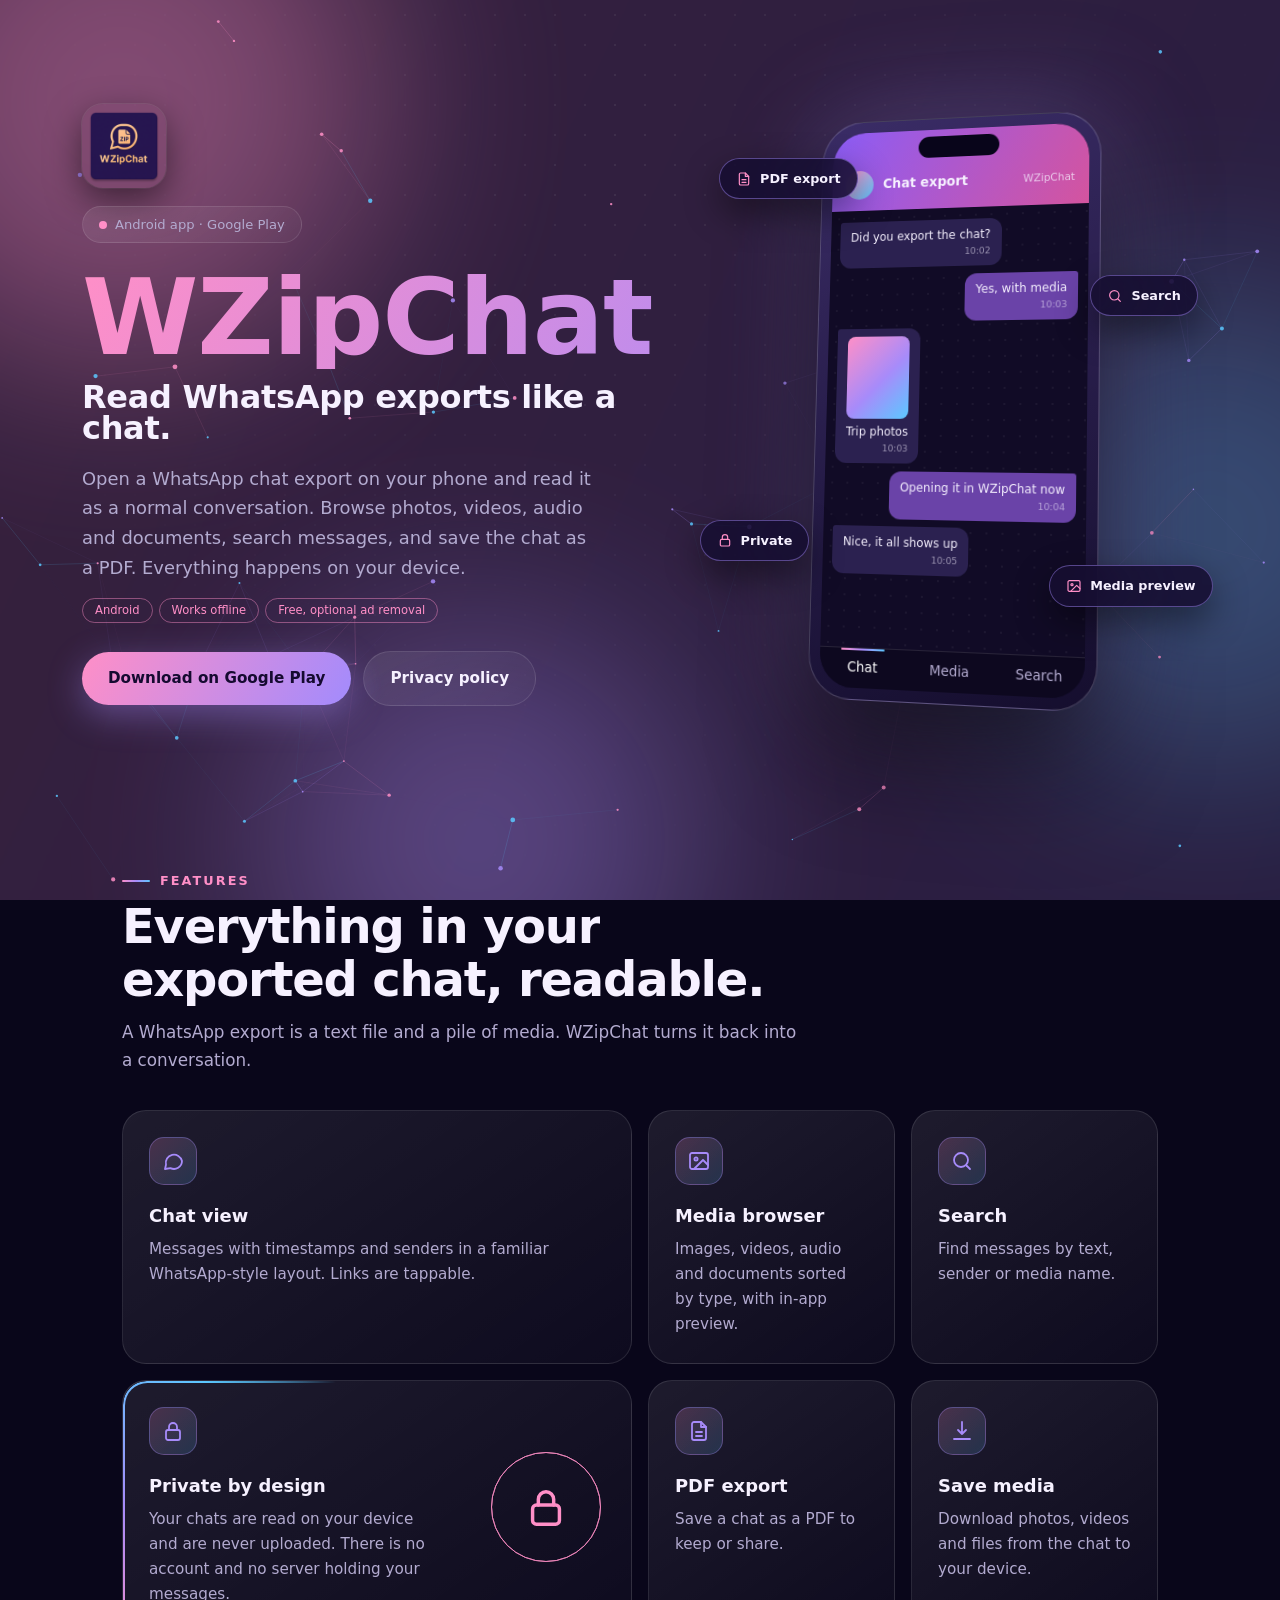
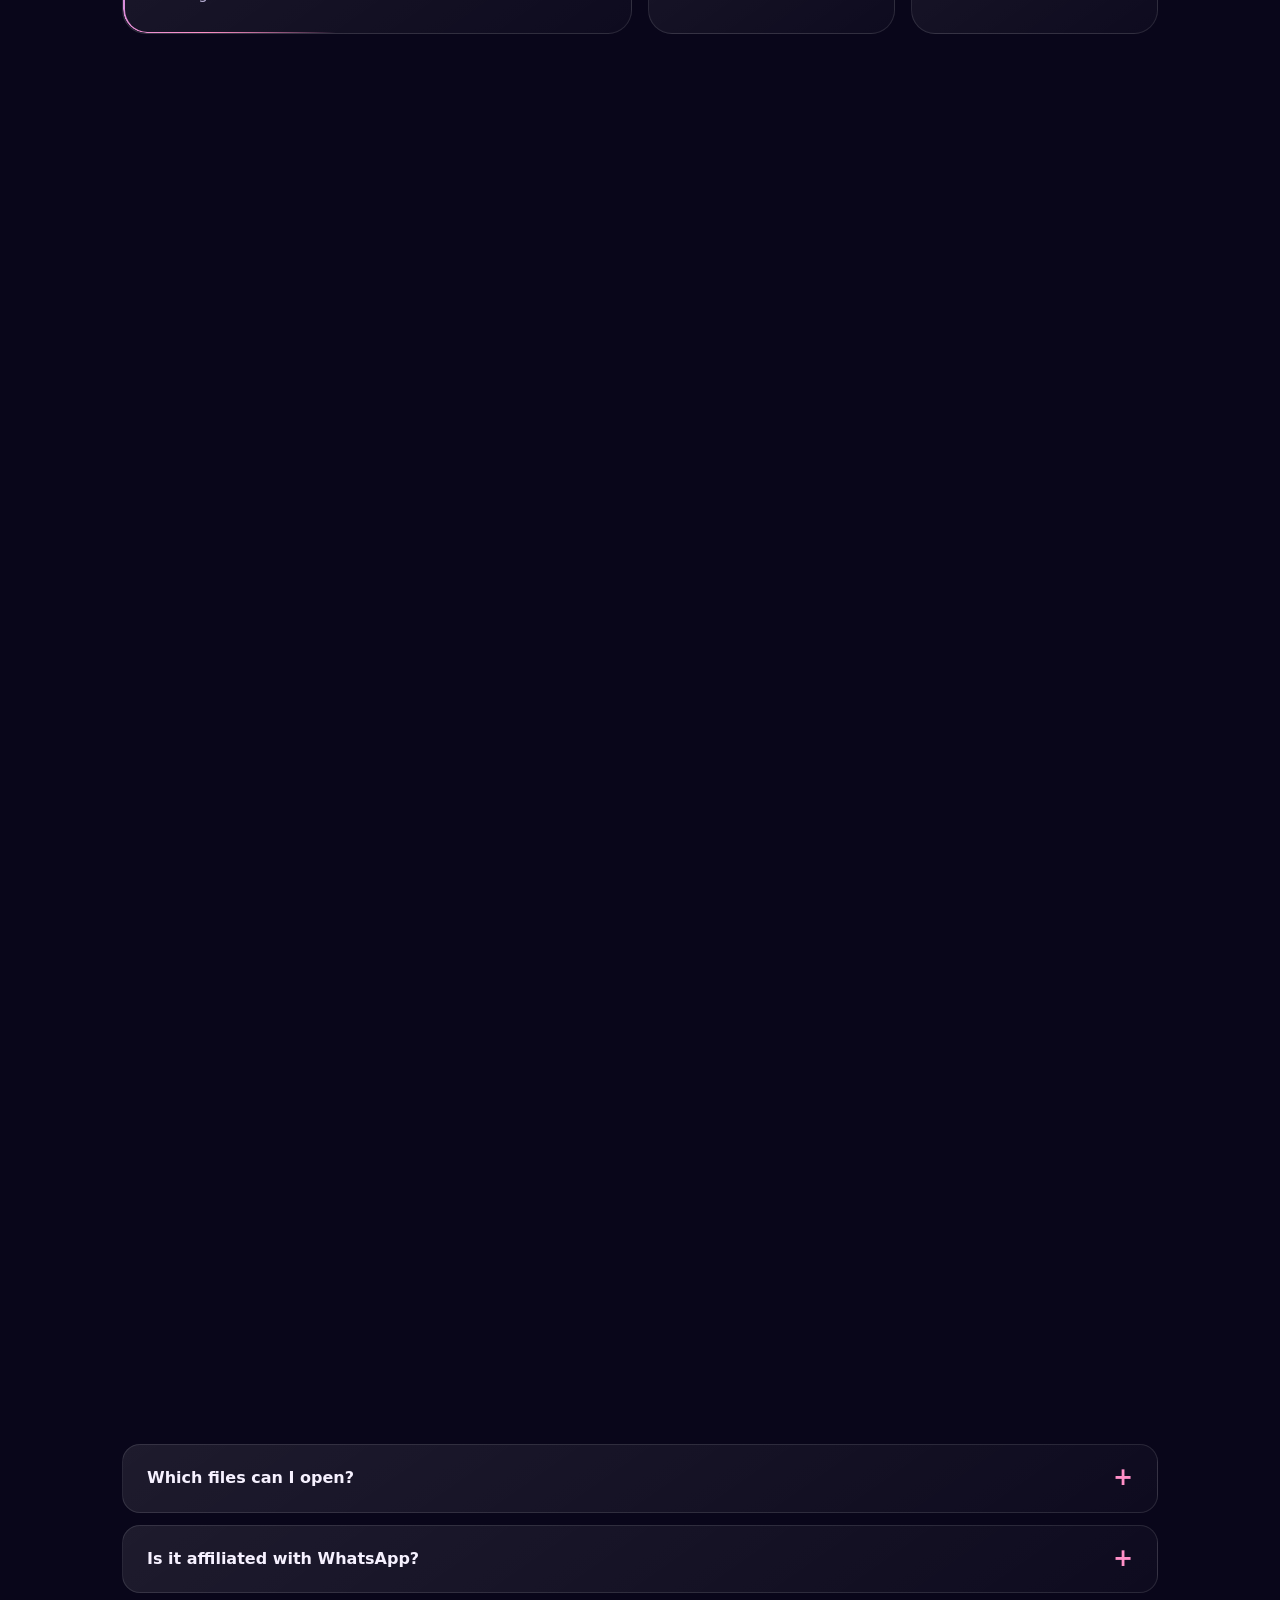
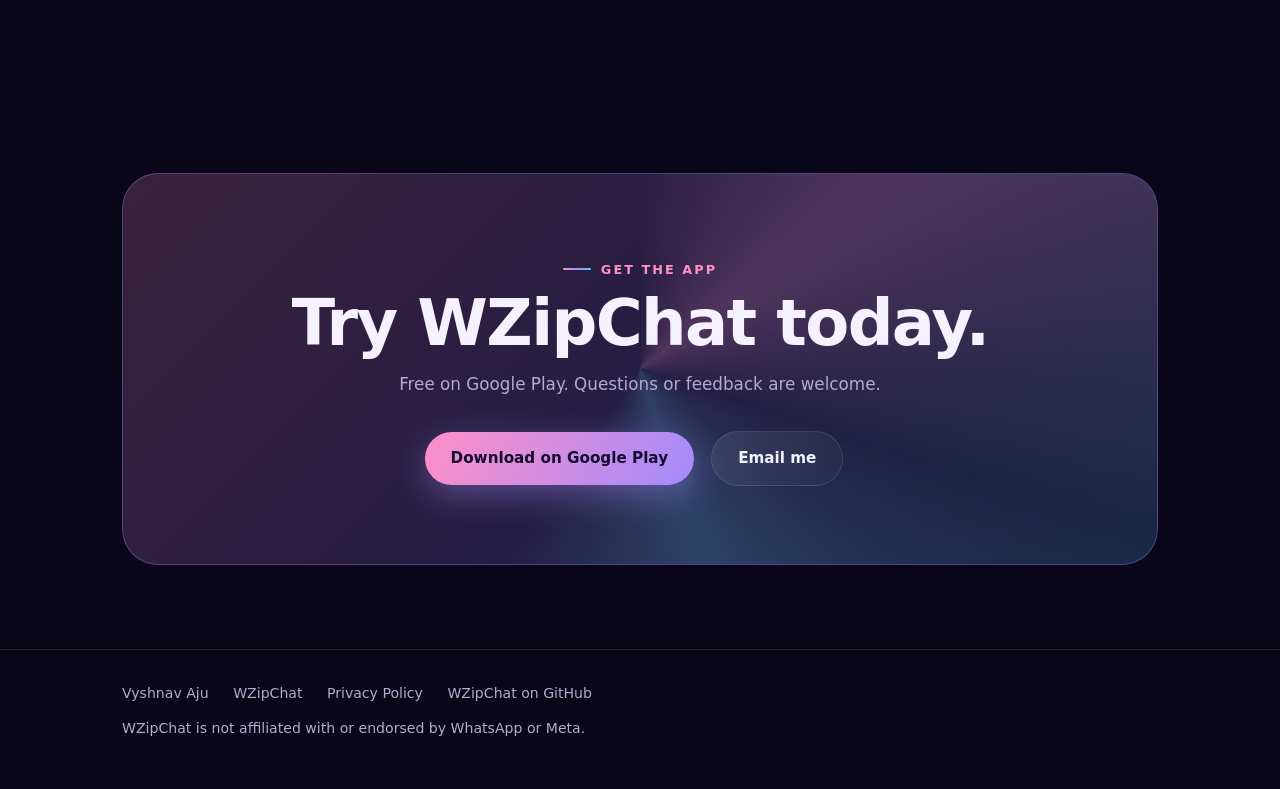
==== commit b6fea30a: "Bold interactive redesign: particle field, cursor glow, split headlines, marquee, stats, stacking pr" ====
--- a/wzipchat/index.html
+++ b/wzipchat/index.html
@@ -3,41 +3,63 @@
 <head>
 <meta charset="utf-8">
 <meta name="viewport" content="width=device-width, initial-scale=1">
+<script>document.documentElement.classList.add('js')</script>
 <title>WZipChat | Read WhatsApp chat exports on Android</title>
 <meta name="description" content="WZipChat opens WhatsApp chat export ZIP files on Android. Read chats, browse media, search, and save as PDF. Your chats stay on your device.">
 <link rel="icon" href="/favicon.ico" sizes="any">
 <link rel="icon" type="image/png" sizes="32x32" href="/favicon-32.png">
 <link rel="icon" type="image/png" sizes="192x192" href="/icon-192.png">
 <link rel="apple-touch-icon" href="/apple-touch-icon.png">
-<meta name="theme-color" content="#0d0a1c">
+<meta name="theme-color" content="#09061a">
 <meta property="og:image" content="https://vyshnav161.github.io/logo.png">
 <link rel="stylesheet" href="/style.css">
 </head>
 <body>
 <div id="progress"></div>
 <div class="bg"><div class="sheen"></div><div class="blob b1"></div><div class="blob b2"></div><div class="blob b3"></div><div class="grain"></div></div>
-<header class="hero" id="top-of-page" style="min-height:auto;padding-top:70px">
+
+<header class="hero app" id="top-of-page">
 <div class="wrap">
   <div>
-    <img class="appicon" src="/wzipchat/app-icon.webp" alt="WZipChat app icon" width="76" height="76">
-    <span class="pill"><i class="dot"></i> Android app &middot; Google Play</span>
-    <h1><span class="grad">WZipChat</span><span class="role">Read WhatsApp exports like a chat.</span></h1>
-    <p class="lead">Open a WhatsApp chat export on your phone and read it as a normal conversation. Browse photos, videos, audio and documents, search messages, and save the chat as a PDF. Everything happens on your device.</p>
-    <span class="tag">Android</span><span class="tag">Works offline</span><span class="tag">Free, optional ad removal</span><br>
-    <a class="btn primary" href="https://play.google.com/store/apps/details?id=com.wolfex161.wzipchat">Download on Google Play</a>
-    <a class="btn ghost" href="/wzipchat/privacy.html">Privacy policy</a>
+    <img class="appicon up" style="--l:0;width:84px;height:84px;border-radius:21px" src="/wzipchat/app-icon.webp" alt="WZipChat app icon" width="84" height="84">
+    <span class="pill up" style="--l:1"><i class="dot"></i> Android app &middot; Google Play</span>
+    <h1 class="hero-h">
+      <span class="line big"><span class="up" style="--l:2"><span class="grad">WZipChat</span></span></span>
+      <span class="line role"><span class="up" style="--l:3">Read WhatsApp exports like a chat.</span></span>
+    </h1>
+    <p class="lead up" style="--l:4">Open a WhatsApp chat export on your phone and read it as a normal conversation. Browse photos, videos, audio and documents, search messages, and save the chat as a PDF. Everything happens on your device.</p>
+    <div class="up" style="--l:5;margin-top:14px"><span class="tag">Android</span><span class="tag">Works offline</span><span class="tag">Free, optional ad removal</span></div>
+    <div class="up" style="--l:6"><a class="btn primary" href="https://play.google.com/store/apps/details?id=com.wolfex161.wzipchat">Download on Google Play</a><a class="btn ghost" href="/wzipchat/privacy.html">Privacy policy</a></div>
   </div>
-  <div class="phone-wrap">
+  <div class="phone-stage up" style="--l:3">
+    <div class="fchip c1"><svg viewBox="0 0 24 24" fill="none" stroke="currentColor" stroke-width="1.8" stroke-linecap="round" stroke-linejoin="round" aria-hidden="true"><path d="M14 3H7a2 2 0 0 0-2 2v14a2 2 0 0 0 2 2h10a2 2 0 0 0 2-2V8z"/><path d="M14 3v5h5M9 13h6M9 17h6"/></svg>PDF export</div>
+    <div class="fchip c2"><svg viewBox="0 0 24 24" fill="none" stroke="currentColor" stroke-width="1.8" stroke-linecap="round" stroke-linejoin="round" aria-hidden="true"><circle cx="11" cy="11" r="7"/><path d="m20 20-3.5-3.5"/></svg>Search</div>
+    <div class="fchip c3"><svg viewBox="0 0 24 24" fill="none" stroke="currentColor" stroke-width="1.8" stroke-linecap="round" stroke-linejoin="round" aria-hidden="true"><rect x="5" y="11" width="14" height="10" rx="2"/><path d="M8 11V8a4 4 0 0 1 8 0v3"/></svg>Private</div>
+    <div class="fchip c4"><svg viewBox="0 0 24 24" fill="none" stroke="currentColor" stroke-width="1.8" stroke-linecap="round" stroke-linejoin="round" aria-hidden="true"><rect x="3" y="4" width="18" height="16" rx="2"/><circle cx="9" cy="10" r="1.6"/><path d="m21 16-5-5-9 9"/></svg>Media preview</div>
     <div class="phone" id="phone">
+      <div class="notch"></div>
       <div class="screen">
-        <div class="bar"><div class="av"></div>WZipChat</div>
-        <div class="msgs">
-          <div class="m in">Did you export the chat?<small>10:02</small></div>
-          <div class="m out">Yes, with media<small>10:03</small></div>
-          <div class="m in"><div class="img"></div>Trip photos<small>10:03</small></div>
-          <div class="m out">Opening it in WZipChat now<small>10:04</small></div>
-          <div class="m in">Nice, it all shows up<small>10:05</small></div>
+        <div class="bar"><div class="av"></div><b>Chat export</b><small>WZipChat</small></div>
+        <div class="views">
+          <div class="view chat on">
+            <div class="m in" style="--k:0">Did you export the chat?<small>10:02</small></div>
+            <div class="m out" style="--k:1">Yes, with media<small>10:03</small></div>
+            <div class="m in" style="--k:2"><div class="img"></div>Trip photos<small>10:03</small></div>
+            <div class="m out" style="--k:3">Opening it in WZipChat now<small>10:04</small></div>
+            <div class="m in" style="--k:4">Nice, it all shows up<small>10:05</small></div>
+          </div>
+          <div class="view media">
+            <div class="mtabs"><span>Images</span><span>Videos</span><span>Audio</span><span>Docs</span></div>
+            <div class="mgrid"><i style="--k:0"></i><i style="--k:1"></i><i style="--k:2"></i><i style="--k:3"></i><i style="--k:4"></i><i style="--k:5"></i><i style="--k:6"></i><i style="--k:7"></i><i style="--k:8"></i><i style="--k:9"></i><i style="--k:10"></i><i style="--k:11"></i></div>
+          </div>
+          <div class="view search">
+            <div class="sbar"><svg viewBox="0 0 24 24" fill="none" stroke="currentColor" stroke-width="1.8" stroke-linecap="round" stroke-linejoin="round" aria-hidden="true"><circle cx="11" cy="11" r="7"/><path d="m20 20-3.5-3.5"/></svg><span class="sq">dinner</span></div>
+            <div class="res" style="--k:0"><b>Maya &middot; 18:40</b>Where are we having <mark>dinner</mark> tonight?</div>
+            <div class="res" style="--k:1"><b>You &middot; 18:42</b>Booked a table for <mark>dinner</mark> at 8</div>
+            <div class="res" style="--k:2"><b>Maya &middot; 18:45</b>Perfect, see you at <mark>dinner</mark></div>
+          </div>
         </div>
+        <div class="tabs"><button class="tab on" type="button">Chat</button><button class="tab" type="button">Media</button><button class="tab" type="button">Search</button></div>
       </div>
     </div>
   </div>
@@ -46,36 +68,36 @@
 
 <main>
 <section><div class="wrap">
-  <div class="reveal"><span class="eyebrow">Features</span><h2>Everything in your exported chat, readable.</h2></div>
+  <div class="reveal"><span class="eyebrow">Features</span><h2 class="split">Everything in your exported chat, readable.</h2></div>
   <p class="sub reveal" style="--d:.1s">A WhatsApp export is a text file and a pile of media. WZipChat turns it back into a conversation.</p>
-  <div class="grid">
-    <div class="card tilt reveal" style="--d:.0s"><div class="icon"><svg viewBox="0 0 24 24" fill="none" stroke="currentColor" stroke-width="1.8" stroke-linecap="round" stroke-linejoin="round" aria-hidden="true"><path d="M21 12a8 8 0 0 1-11.6 7.1L4 20l1-4.2A8 8 0 1 1 21 12z"/></svg></div><h4>Chat view</h4><p>Messages with timestamps and senders in a familiar WhatsApp-style layout. Links are tappable.</p></div>
-    <div class="card tilt reveal" style="--d:.1s"><div class="icon"><svg viewBox="0 0 24 24" fill="none" stroke="currentColor" stroke-width="1.8" stroke-linecap="round" stroke-linejoin="round" aria-hidden="true"><rect x="3" y="4" width="18" height="16" rx="2"/><circle cx="9" cy="10" r="1.6"/><path d="m21 16-5-5-9 9"/></svg></div><h4>Media browser</h4><p>Images, videos, audio and documents sorted by type, with in-app preview.</p></div>
-    <div class="card tilt reveal" style="--d:.2s"><div class="icon"><svg viewBox="0 0 24 24" fill="none" stroke="currentColor" stroke-width="1.8" stroke-linecap="round" stroke-linejoin="round" aria-hidden="true"><circle cx="11" cy="11" r="7"/><path d="m20 20-3.5-3.5"/></svg></div><h4>Search</h4><p>Find messages by text, sender or media name.</p></div>
-    <div class="card tilt reveal" style="--d:.3s"><div class="icon"><svg viewBox="0 0 24 24" fill="none" stroke="currentColor" stroke-width="1.8" stroke-linecap="round" stroke-linejoin="round" aria-hidden="true"><path d="M14 3H7a2 2 0 0 0-2 2v14a2 2 0 0 0 2 2h10a2 2 0 0 0 2-2V8z"/><path d="M14 3v5h5M9 13h6M9 17h6"/></svg></div><h4>PDF export</h4><p>Save a chat as a PDF to keep or share.</p></div>
-    <div class="card tilt reveal" style="--d:.4s"><div class="icon"><svg viewBox="0 0 24 24" fill="none" stroke="currentColor" stroke-width="1.8" stroke-linecap="round" stroke-linejoin="round" aria-hidden="true"><path d="M12 3v12m0 0-4-4m4 4 4-4M4 20h16"/></svg></div><h4>Save media</h4><p>Download photos, videos and files from the chat to your device.</p></div>
-    <div class="card tilt reveal" style="--d:.5s"><div class="icon"><svg viewBox="0 0 24 24" fill="none" stroke="currentColor" stroke-width="1.8" stroke-linecap="round" stroke-linejoin="round" aria-hidden="true"><rect x="5" y="11" width="14" height="10" rx="2"/><path d="M8 11V8a4 4 0 0 1 8 0v3"/></svg></div><h4>Private by design</h4><p>Your chats are read on your device and are never uploaded.</p></div>
+  <div class="bento f">
+    <div class="b w2 spot tilt reveal"><div class="icon"><svg viewBox="0 0 24 24" fill="none" stroke="currentColor" stroke-width="1.8" stroke-linecap="round" stroke-linejoin="round" aria-hidden="true"><path d="M21 12a8 8 0 0 1-11.6 7.1L4 20l1-4.2A8 8 0 1 1 21 12z"/></svg></div><h4>Chat view</h4><p>Messages with timestamps and senders in a familiar WhatsApp-style layout. Links are tappable.</p></div>
+    <div class="b spot tilt reveal" style="--d:.07s"><div class="icon"><svg viewBox="0 0 24 24" fill="none" stroke="currentColor" stroke-width="1.8" stroke-linecap="round" stroke-linejoin="round" aria-hidden="true"><rect x="3" y="4" width="18" height="16" rx="2"/><circle cx="9" cy="10" r="1.6"/><path d="m21 16-5-5-9 9"/></svg></div><h4>Media browser</h4><p>Images, videos, audio and documents sorted by type, with in-app preview.</p></div>
+    <div class="b spot tilt reveal" style="--d:.14s"><div class="icon"><svg viewBox="0 0 24 24" fill="none" stroke="currentColor" stroke-width="1.8" stroke-linecap="round" stroke-linejoin="round" aria-hidden="true"><circle cx="11" cy="11" r="7"/><path d="m20 20-3.5-3.5"/></svg></div><h4>Search</h4><p>Find messages by text, sender or media name.</p></div>
+    <div class="b w2 spot gb reveal" style="--d:.1s"><div class="lockviz"><i></i><i></i><i></i><svg viewBox="0 0 24 24" fill="none" stroke="currentColor" stroke-width="1.8" stroke-linecap="round" stroke-linejoin="round" aria-hidden="true"><rect x="5" y="11" width="14" height="10" rx="2"/><path d="M8 11V8a4 4 0 0 1 8 0v3"/></svg></div><div class="icon"><svg viewBox="0 0 24 24" fill="none" stroke="currentColor" stroke-width="1.8" stroke-linecap="round" stroke-linejoin="round" aria-hidden="true"><rect x="5" y="11" width="14" height="10" rx="2"/><path d="M8 11V8a4 4 0 0 1 8 0v3"/></svg></div><h4>Private by design</h4><p style="max-width:62%">Your chats are read on your device and are never uploaded. There is no account and no server holding your messages.</p></div>
+    <div class="b spot tilt reveal" style="--d:.17s"><div class="icon"><svg viewBox="0 0 24 24" fill="none" stroke="currentColor" stroke-width="1.8" stroke-linecap="round" stroke-linejoin="round" aria-hidden="true"><path d="M14 3H7a2 2 0 0 0-2 2v14a2 2 0 0 0 2 2h10a2 2 0 0 0 2-2V8z"/><path d="M14 3v5h5M9 13h6M9 17h6"/></svg></div><h4>PDF export</h4><p>Save a chat as a PDF to keep or share.</p></div>
+    <div class="b spot tilt reveal" style="--d:.24s"><div class="icon"><svg viewBox="0 0 24 24" fill="none" stroke="currentColor" stroke-width="1.8" stroke-linecap="round" stroke-linejoin="round" aria-hidden="true"><path d="M12 3v12m0 0-4-4m4 4 4-4M4 20h16"/></svg></div><h4>Save media</h4><p>Download photos, videos and files from the chat to your device.</p></div>
   </div>
 </div></section>
 
 <section id="how"><div class="wrap">
-  <div class="reveal"><span class="eyebrow">How it works</span><h2>Three steps</h2></div>
-  <div class="steps" style="margin-top:24px">
-    <div class="step reveal left"><div><b>Export a chat in WhatsApp</b><span>Open the chat, tap More, then Export chat, and choose Include media.</span></div></div>
-    <div class="step reveal right" style="--d:.1s"><div><b>Open the ZIP in WZipChat</b><span>Tap import and pick the exported file.</span></div></div>
-    <div class="step reveal left" style="--d:.2s"><div><b>Read, search and save</b><span>Scroll through the chat, open media, and download what you need.</span></div></div>
+  <div class="reveal"><span class="eyebrow">How it works</span><h2 class="split">Three steps</h2></div>
+  <div class="steps2" style="margin-top:30px">
+    <div class="st spot tilt reveal"><div class="n">01</div><b>Export a chat in WhatsApp</b><span>Open the chat, tap More, then Export chat, and choose Include media.</span></div>
+    <div class="st spot tilt reveal" style="--d:.1s"><div class="n">02</div><b>Open the ZIP in WZipChat</b><span>Tap import and pick the exported file.</span></div>
+    <div class="st spot tilt reveal" style="--d:.2s"><div class="n">03</div><b>Read, search and save</b><span>Scroll through the chat, open media, and download what you need.</span></div>
   </div>
 </div></section>
 
 <section id="built"><div class="wrap">
-  <div class="reveal"><span class="eyebrow">Under the hood</span><h2>Built with Flutter</h2></div>
+  <div class="reveal"><span class="eyebrow">Under the hood</span><h2 class="split">Built with Flutter</h2></div>
   <p class="sub reveal" style="--d:.1s">A personal project I designed, built and published myself.</p>
   <div class="chips reveal" style="--d:.15s"><span>Flutter</span><span>Dart</span><span>Provider</span><span>ZIP extraction</span><span>File parsing</span><span>Video and audio preview</span><span>PDF generation</span></div>
 </div></section>
 
 <section id="faq"><div class="wrap">
-  <div class="reveal"><span class="eyebrow">FAQ</span><h2>Common questions</h2></div>
-  <div style="margin-top:24px">
+  <div class="reveal"><span class="eyebrow">FAQ</span><h2 class="split">Common questions</h2></div>
+  <div style="margin-top:26px">
     <details class="faq reveal"><summary>Does the app upload my chats?</summary><p>No. The export is read and processed on your device. Your messages and media are not sent to any server of mine.</p></details>
     <details class="faq reveal" style="--d:.05s"><summary>Does it need the internet?</summary><p>Reading a chat does not. The free version connects to the internet to show ads, and Google Play uses it for the ad-removal purchase.</p></details>
     <details class="faq reveal" style="--d:.1s"><summary>How do I remove the ads?</summary><p>There is a one-time "Remove ads" purchase in the app. You pay once through Google Play, and you can restore it on a new device with "Restore purchase".</p></details>
@@ -87,13 +109,14 @@
 <section><div class="wrap">
   <div class="cta reveal">
     <span class="eyebrow">Get the app</span>
-    <h2>Try WZipChat</h2>
+    <h2 class="split">Try WZipChat today.</h2>
     <p class="sub">Free on Google Play. Questions or feedback are welcome.</p>
     <a class="btn primary" href="https://play.google.com/store/apps/details?id=com.wolfex161.wzipchat">Download on Google Play</a>
     <a class="btn ghost" href="mailto:vyshnav.897462@gmail.com">Email me</a>
   </div>
 </div></section>
 </main>
+
 <footer><div class="wrap">
   <a href="/">Vyshnav Aju</a>
   <a href="/wzipchat/">WZipChat</a>
--- a/style.css
+++ b/style.css
@@ -1,195 +1,312 @@
-:root{--bg:#0d0a1c;--card:rgba(255,255,255,.045);--line:rgba(255,255,255,.1);--text:#f3eefb;--muted:#aaa3c4;--a1:#f6a5c9;--a2:#b7a3f7;--a3:#8fd0f5;--ink:#1b1233;--mx:50%;--my:50%}
+@property --ang{syntax:'<angle>';initial-value:0deg;inherits:false}
+:root{--bg:#09061a;--text:#f6f1ff;--muted:#b3abd0;--line:rgba(255,255,255,.11);--a1:#ff8fc7;--a2:#a78bfa;--a3:#5cc8ff;--ink:#150a30;--glass:linear-gradient(145deg,rgba(255,255,255,.085),rgba(255,255,255,.025));--grad:linear-gradient(120deg,#ff8fc7,#a78bfa 50%,#5cc8ff);--mx:50%;--my:50%;--sy:0}
 *{box-sizing:border-box}
-html{scroll-behavior:smooth;scroll-padding-top:84px}
-body{margin:0;font-family:Inter,system-ui,-apple-system,"Segoe UI",sans-serif;background:var(--bg);color:var(--text);line-height:1.65;overflow-x:hidden}
+html{scroll-behavior:smooth;scroll-padding-top:90px;scrollbar-width:thin;scrollbar-color:#6a5aa8 #0d0a1c}
+body{margin:0;font-family:Inter,system-ui,-apple-system,"Segoe UI",sans-serif;background:var(--bg);color:var(--text);line-height:1.65;overflow-x:hidden;-webkit-font-smoothing:antialiased}
+::selection{background:rgba(255,143,199,.4)}
 a{color:inherit;text-decoration:none}
-.wrap{max-width:1040px;margin:0 auto;padding:0 22px;position:relative;z-index:1}
-
-#progress{position:fixed;top:0;left:0;height:3px;width:0;background:linear-gradient(90deg,var(--a1),var(--a2),var(--a3));z-index:100}
+img{max-width:100%}
+.wrap{max-width:1080px;margin:0 auto;padding:0 22px;position:relative;z-index:1}
+
+/* ---------- background layers ---------- */
+#progress{position:fixed;top:0;left:0;height:3px;width:0;background:var(--grad);z-index:300;box-shadow:0 0 12px rgba(255,143,199,.7)}
 .bg{position:fixed;inset:0;z-index:0;pointer-events:none;overflow:hidden}
-.sheen{position:absolute;inset:-20%;background:linear-gradient(115deg,rgba(246,165,201,.16),rgba(183,163,247,.14),rgba(143,208,245,.16),rgba(246,165,201,.16));background-size:300% 300%;animation:drift 22s ease-in-out infinite;filter:blur(40px)}
+.sheen{position:absolute;inset:-20%;background:linear-gradient(115deg,rgba(255,143,199,.2),rgba(167,139,250,.18),rgba(92,200,255,.2),rgba(255,143,199,.2));background-size:300% 300%;animation:drift 22s ease-in-out infinite;filter:blur(50px)}
 @keyframes drift{0%,100%{background-position:0% 50%}50%{background-position:100% 50%}}
-.blob{position:absolute;border-radius:50%;filter:blur(95px);opacity:.3;animation:float 20s ease-in-out infinite}
-.b1{width:480px;height:480px;background:var(--a1);top:-140px;left:-120px}
-.b2{width:440px;height:440px;background:var(--a3);top:32%;right:-150px;animation-delay:-7s;opacity:.22}
-.b3{width:400px;height:400px;background:var(--a2);bottom:-140px;left:22%;animation-delay:-12s;opacity:.28}
-@keyframes float{0%,100%{transform:translate(0,0) scale(1)}50%{transform:translate(40px,-50px) scale(1.12)}}
-.grain{position:absolute;inset:0;background-image:radial-gradient(rgba(255,255,255,.06) 1px,transparent 1px);background-size:28px 28px;mask-image:radial-gradient(ellipse at 50% 20%,#000,transparent 75%);-webkit-mask-image:radial-gradient(ellipse at 50% 20%,#000,transparent 75%)}
-
-nav{position:fixed;top:14px;left:50%;transform:translateX(-50%);z-index:90;display:flex;gap:4px;align-items:center;padding:6px;border-radius:999px;background:rgba(16,11,34,.86);backdrop-filter:blur(16px);-webkit-backdrop-filter:blur(14px);border:1px solid var(--line);max-width:calc(100vw - 20px);overflow-x:auto;scrollbar-width:none}
+.blob{position:absolute;border-radius:50%;filter:blur(100px);opacity:.38;animation:float 20s ease-in-out infinite}
+.b1{width:520px;height:520px;background:var(--a1);top:-160px;left:-140px;translate:0 calc(var(--sy)*-.07px)}
+.b2{width:480px;height:480px;background:var(--a3);top:32%;right:-170px;animation-delay:-7s;opacity:.26;translate:0 calc(var(--sy)*-.12px)}
+.b3{width:440px;height:440px;background:var(--a2);bottom:-160px;left:20%;animation-delay:-12s;opacity:.34;translate:0 calc(var(--sy)*-.05px)}
+@keyframes float{0%,100%{transform:translate(0,0) scale(1)}50%{transform:translate(50px,-60px) scale(1.14)}}
+.grain{position:absolute;inset:0;background-image:radial-gradient(rgba(255,255,255,.07) 1px,transparent 1px);background-size:30px 30px;mask-image:radial-gradient(ellipse at 50% 15%,#000,transparent 75%);-webkit-mask-image:radial-gradient(ellipse at 50% 15%,#000,transparent 75%)}
+#fx{position:fixed;inset:0;z-index:0;pointer-events:none}
+#glow{position:fixed;left:0;top:0;width:520px;height:520px;border-radius:50%;background:radial-gradient(circle,rgba(167,139,250,.24),rgba(255,143,199,.1) 42%,transparent 70%);pointer-events:none;z-index:0;opacity:0;transition:opacity .5s;will-change:transform}
+#ring{position:fixed;left:0;top:0;width:36px;height:36px;border:1.5px solid rgba(255,143,199,.75);border-radius:50%;pointer-events:none;z-index:250;opacity:0;transition:width .25s,height .25s,margin .25s,background .25s,opacity .3s;will-change:transform}
+#ring.big{width:66px;height:66px;margin:-15px 0 0 -15px;background:rgba(167,139,250,.14);border-color:rgba(92,200,255,.8)}
+body.moved #glow,body.moved #ring{opacity:1}
+#toast{position:fixed;left:50%;bottom:28px;transform:translate(-50%,30px);padding:12px 20px;border-radius:999px;background:rgba(20,12,44,.95);border:1px solid rgba(167,139,250,.5);font-size:.9rem;opacity:0;pointer-events:none;transition:.35s;z-index:400}
+#toast.show{opacity:1;transform:translate(-50%,0)}
+
+/* ---------- nav ---------- */
+nav{position:fixed;top:14px;left:50%;transform:translateX(-50%);z-index:200;display:flex;gap:2px;align-items:center;padding:6px;border-radius:999px;background:rgba(14,9,32,.78);backdrop-filter:blur(18px);-webkit-backdrop-filter:blur(18px);border:1px solid var(--line);box-shadow:0 10px 40px rgba(0,0,0,.35);max-width:calc(100vw - 20px);overflow-x:auto;scrollbar-width:none}
 nav::-webkit-scrollbar{display:none}
-nav a{padding:8px 14px;border-radius:999px;font-size:.88rem;color:var(--muted);white-space:nowrap;transition:.25s}
-nav a:hover{color:var(--text)}
-nav a.active{background:linear-gradient(135deg,rgba(246,165,201,.2),rgba(183,163,247,.2));color:#fff}
-
-.hero{min-height:100vh;display:flex;align-items:center;padding:110px 0 60px}
-.hero.short{min-height:auto;padding:130px 0 40px}
-.hero .wrap{display:grid;grid-template-columns:1.1fr .9fr;gap:40px;align-items:center}
-.pill{display:inline-flex;align-items:center;gap:8px;padding:6px 14px;border:1px solid var(--line);border-radius:999px;font-size:.82rem;color:var(--muted);background:var(--card)}
-.dot{width:8px;height:8px;border-radius:50%;background:var(--a1);box-shadow:0 0 0 0 rgba(246,165,201,.7);animation:pulse 2s infinite}
-@keyframes pulse{70%{box-shadow:0 0 0 10px rgba(246,165,201,0)}100%{box-shadow:0 0 0 0 rgba(246,165,201,0)}}
-h1{font-size:clamp(2.6rem,6vw,4.2rem);line-height:1.04;margin:20px 0 16px;letter-spacing:-.025em;text-wrap:balance}
-h1 .hi{display:block;font-size:.34em;font-weight:500;letter-spacing:0;color:var(--muted);margin-bottom:6px}
-h1 .role{display:block;font-size:.5em;font-weight:600;letter-spacing:-.01em;margin-top:10px;color:var(--text)}
-.grad{white-space:nowrap}
-.grad{background:linear-gradient(90deg,var(--a1),var(--a2),var(--a3),var(--a1));background-size:300% 100%;-webkit-background-clip:text;background-clip:text;color:transparent;animation:shine 8s linear infinite}
+nav a{position:relative;z-index:1;padding:8px 15px;border-radius:999px;font-size:.88rem;color:var(--muted);white-space:nowrap;transition:color .25s}
+nav a:hover,nav a.active{color:#fff}
+nav .ind{position:absolute;top:6px;bottom:6px;left:0;border-radius:999px;background:linear-gradient(135deg,rgba(255,143,199,.34),rgba(167,139,250,.34),rgba(92,200,255,.28));border:1px solid rgba(255,255,255,.16);box-shadow:0 0 20px rgba(167,139,250,.35);transition:transform .38s cubic-bezier(.2,.8,.2,1),width .38s cubic-bezier(.2,.8,.2,1),opacity .3s;opacity:0;pointer-events:none}
+
+/* ---------- hero ---------- */
+.hero{min-height:100vh;display:flex;align-items:center;padding:110px 0 70px}
+.hero.app{min-height:auto;padding:80px 0 50px}
+.hero .wrap{max-width:1160px;display:grid;grid-template-columns:1.1fr .9fr;gap:30px;align-items:center}
+.up{animation:rise 1s cubic-bezier(.2,.8,.2,1) both;animation-delay:calc(var(--l,0)*.1s + .15s)}
+@keyframes rise{from{opacity:0;transform:translateY(70px)}to{opacity:1;transform:none}}
+.pill{display:inline-flex;align-items:center;gap:8px;padding:7px 16px;border:1px solid var(--line);border-radius:999px;font-size:.82rem;color:var(--muted);background:var(--glass)}
+.dot{width:8px;height:8px;border-radius:50%;background:var(--a1);box-shadow:0 0 0 0 rgba(255,143,199,.8);animation:pulse 2s infinite}
+@keyframes pulse{70%{box-shadow:0 0 0 10px rgba(255,143,199,0)}100%{box-shadow:0 0 0 0 rgba(255,143,199,0)}}
+.hero-h{margin:20px 0 18px;line-height:.98;letter-spacing:-.035em;font-weight:800}
+.line{display:block;overflow:hidden;padding:.02em 0 .14em;margin-bottom:-.1em}
+.line .hi{display:block;font-size:clamp(1rem,2vw,1.35rem);font-weight:500;letter-spacing:0;color:var(--muted);padding-bottom:6px}
+.line.big{font-size:clamp(3.2rem,11vw,6.6rem)}
+.line.role{font-size:clamp(1.3rem,3vw,2rem);font-weight:700;letter-spacing:-.01em;margin-top:8px}
+.grad{background:var(--grad);background-size:300% 100%;-webkit-background-clip:text;background-clip:text;color:transparent;animation:shine 7s linear infinite;display:inline-block}
 @keyframes shine{to{background-position:300% 0}}
-.typed{color:var(--a2);border-right:2px solid var(--a1);padding-right:4px;animation:blink .8s steps(1) infinite}
+.typed{color:var(--a2);border-right:3px solid var(--a1);padding-right:4px;animation:blink .8s steps(1) infinite}
 @keyframes blink{50%{border-color:transparent}}
-.lead{color:var(--muted);font-size:1.12rem;max-width:540px}
-.btn{display:inline-flex;align-items:center;gap:8px;margin:18px 12px 0 0;padding:13px 24px;border-radius:999px;font-weight:600;font-size:.95rem;transition:.25s;position:relative}
-.btn.primary{background:linear-gradient(120deg,var(--a1),var(--a2),var(--a3));background-size:200% 100%;color:var(--ink);box-shadow:0 8px 30px rgba(183,163,247,.3);animation:shine2 6s ease-in-out infinite}
+.lead{color:var(--muted);font-size:1.12rem;max-width:520px;margin:0}
+.btn{display:inline-flex;align-items:center;gap:8px;margin:20px 12px 0 0;padding:14px 26px;border-radius:999px;font-weight:700;font-size:.95rem;transition:transform .25s,box-shadow .25s,border-color .25s,color .25s;position:relative;cursor:pointer;font-family:inherit;border:0}
+.btn.primary{background:var(--grad);background-size:200% 100%;color:var(--ink);box-shadow:0 10px 34px rgba(167,139,250,.4);animation:shine2 6s ease-in-out infinite}
 @keyframes shine2{50%{background-position:100% 0}}
-.btn.primary:hover{transform:translateY(-3px);box-shadow:0 14px 40px rgba(246,165,201,.4)}
-.btn.ghost{border:1px solid var(--line);background:var(--card)}
-.btn.ghost:hover{border-color:var(--a2);color:#fff;transform:translateY(-3px)}
-.scroll-hint{margin-top:46px;color:var(--muted);font-size:.8rem;display:flex;align-items:center;gap:10px}
+.btn.primary:hover{box-shadow:0 16px 48px rgba(255,143,199,.55)}
+.btn.ghost{border:1px solid var(--line);background:var(--glass);color:var(--text);backdrop-filter:blur(8px)}
+.btn.ghost:hover{border-color:var(--a2);box-shadow:0 0 30px rgba(167,139,250,.3)}
+.scroll-hint{margin-top:44px;color:var(--muted);font-size:.8rem;display:flex;align-items:center;gap:10px}
 .mouse{width:20px;height:32px;border:2px solid var(--muted);border-radius:12px;position:relative}
 .mouse::after{content:"";position:absolute;left:50%;top:6px;width:3px;height:6px;margin-left:-1.5px;border-radius:2px;background:var(--a1);animation:wheel 1.6s infinite}
 @keyframes wheel{0%{opacity:1;transform:translateY(0)}100%{opacity:0;transform:translateY(10px)}}
 
-/* orbit visual (home) */
-.orbit-wrap{display:flex;justify-content:center;align-items:center}
-.orbit{position:relative;width:380px;height:380px;flex:none}
-.orbit .core{position:absolute;inset:110px;border-radius:50%;display:grid;place-items:center;font-size:2.4rem;font-weight:800;letter-spacing:.02em;color:var(--ink);background:linear-gradient(135deg,var(--a1),var(--a2),var(--a3));box-shadow:0 0 70px rgba(183,163,247,.45);animation:breathe 5s ease-in-out infinite}
-@keyframes breathe{50%{transform:scale(1.05);box-shadow:0 0 100px rgba(246,165,201,.5)}}
-.ring{--dur:44s;--dir:normal;position:absolute;inset:0;border-radius:50%;border:1px dashed rgba(255,255,255,.16);animation:spin var(--dur) linear infinite var(--dir)}
-.ring.r2{--dur:60s;--dir:reverse;inset:64px;border-color:rgba(255,255,255,.1)}
+/* orbit + code card */
+.orbit-wrap{position:relative;display:flex;justify-content:center;align-items:center;padding:20px 0 40px}
+.orbit{position:relative;width:400px;height:400px;flex:none;transform:perspective(900px) rotateX(var(--rx,0deg)) rotateY(var(--ry,0deg));transition:transform .25s ease-out}
+.orbit .core{position:absolute;inset:118px;border-radius:50%;display:grid;place-items:center;font-size:2.5rem;font-weight:800;letter-spacing:.02em;color:var(--ink);background:var(--grad);box-shadow:0 0 80px rgba(167,139,250,.6),inset 0 0 30px rgba(255,255,255,.35);animation:breathe 5s ease-in-out infinite}
+.orbit .core::after{content:"";position:absolute;inset:-14px;border-radius:50%;border:1px solid rgba(167,139,250,.5);animation:ping 3s ease-out infinite}
+@keyframes ping{0%{transform:scale(.9);opacity:.9}100%{transform:scale(1.5);opacity:0}}
+@keyframes breathe{50%{transform:scale(1.06)}}
+.ring{--dur:44s;--dir:normal;position:absolute;inset:0;border-radius:50%;border:1px dashed rgba(255,255,255,.2);animation:spin var(--dur) linear infinite var(--dir)}
+.ring.r2{--dur:60s;--dir:reverse;inset:66px;border-color:rgba(255,255,255,.12)}
 .ring i{font-style:normal;position:absolute;top:50%;left:50%;width:0;height:0;transform:rotate(var(--a))}
-.ring b{position:absolute;left:var(--r);top:0;translate:-50% -50%;rotate:calc(var(--a) * -1);padding:5px 12px;border-radius:999px;font-size:.76rem;font-weight:600;white-space:nowrap;background:rgba(22,15,46,.9);border:1px solid var(--line);animation:counter var(--dur) linear infinite var(--dir)}
+.ring b{position:absolute;left:var(--r);top:0;translate:-50% -50%;rotate:calc(var(--a) * -1);padding:6px 14px;border-radius:999px;font-size:.78rem;font-weight:700;white-space:nowrap;background:rgba(24,15,52,.92);border:1px solid rgba(167,139,250,.4);box-shadow:0 0 18px rgba(167,139,250,.25);animation:counter var(--dur) linear infinite var(--dir)}
 @keyframes spin{to{transform:rotate(360deg)}}
 @keyframes counter{to{transform:rotate(-360deg)}}
-
-/* phone mockup (wzipchat) */
-.phone-wrap{perspective:1000px;display:flex;justify-content:center}
-.phone{width:260px;height:520px;border-radius:38px;padding:10px;background:linear-gradient(160deg,#2a2146,#120d26);border:1px solid rgba(255,255,255,.16);box-shadow:0 40px 80px rgba(0,0,0,.6),0 0 90px rgba(183,163,247,.22);transform:rotateY(-14deg) rotateX(6deg);transition:transform .2s ease-out;animation:bob 6s ease-in-out infinite}
-@keyframes bob{50%{translate:0 -14px}}
-.screen{height:100%;border-radius:30px;overflow:hidden;background:#120d26;display:flex;flex-direction:column}
-.bar{background:linear-gradient(120deg,#8e5bd0,#c867a6);padding:14px 14px 10px;display:flex;align-items:center;gap:10px;font-size:.82rem;font-weight:600}
-.av{width:28px;height:28px;border-radius:50%;background:linear-gradient(135deg,var(--a1),var(--a3))}
-.msgs{flex:1;padding:12px 10px;display:flex;flex-direction:column;gap:8px;background-image:radial-gradient(rgba(255,255,255,.05) 1px,transparent 1px);background-size:16px 16px}
-.m{max-width:78%;padding:7px 10px;border-radius:10px;font-size:.72rem;line-height:1.35;opacity:0;transform:translateY(10px) scale(.96);animation:pop .5s forwards}
-.m.in{background:#2a2146;align-self:flex-start;border-top-left-radius:2px}
-.m.out{background:#5a3a86;align-self:flex-end;border-top-right-radius:2px}
+.code{position:absolute;right:-70px;bottom:-52px;transform-origin:100% 100%;scale:.9;margin:0;padding:16px 20px;border-radius:18px;background:rgba(16,10,38,.88);border:1px solid rgba(167,139,250,.35);backdrop-filter:blur(10px);font:500 .78rem/1.6 ui-monospace,SFMono-Regular,Menlo,monospace;color:#d9d2f5;box-shadow:0 24px 60px rgba(0,0,0,.5);animation:bob2 7s ease-in-out infinite;z-index:2}
+.code .c{color:#7d759c}.code .k{color:var(--a1)}.code .s{color:#8fe3b0}.code .n{color:var(--a3)}
+@keyframes bob2{50%{transform:translateY(-10px)}}
+
+/* ---------- marquee + stats ---------- */
+.marquee{overflow:hidden;padding:22px 0;border-block:1px solid var(--line);background:rgba(255,255,255,.025);position:relative;z-index:1;mask-image:linear-gradient(90deg,transparent,#000 8%,#000 92%,transparent);-webkit-mask-image:linear-gradient(90deg,transparent,#000 8%,#000 92%,transparent)}
+.track{display:flex;gap:44px;width:max-content;animation:mq 40s linear infinite}
+.marquee:hover .track{animation-play-state:paused}
+.track span{font-size:clamp(1.9rem,4.5vw,3.3rem);font-weight:800;letter-spacing:-.02em;color:transparent;-webkit-text-stroke:1.3px rgba(255,255,255,.38);white-space:nowrap;transition:.3s;cursor:default}
+.track span:hover{-webkit-text-stroke-color:transparent;background:var(--grad);-webkit-background-clip:text;background-clip:text}
+.track em{font-style:normal;color:var(--a1);align-self:center;font-size:1.3rem}
+@keyframes mq{to{transform:translateX(-50%)}}
+.stats{display:grid;grid-template-columns:repeat(4,1fr);border:1px solid var(--line);border-radius:26px;background:var(--glass);overflow:hidden}
+.stat{padding:32px 18px;text-align:center;border-right:1px solid var(--line)}
+.stat:last-child{border-right:0}
+.stat b{display:block;font-size:clamp(2.4rem,5vw,3.6rem);line-height:1.05;font-weight:800;background:var(--grad);-webkit-background-clip:text;background-clip:text;color:transparent}
+.stat span{color:var(--muted);font-size:.9rem}
+
+/* ---------- sections ---------- */
+section{padding:84px 0}
+section.tight{padding:56px 0 20px}
+.eyebrow{display:inline-flex;align-items:center;gap:10px;color:var(--a1);font-size:.8rem;letter-spacing:.16em;text-transform:uppercase;font-weight:700}
+.eyebrow::before{content:"";width:28px;height:2px;background:var(--grad);border-radius:2px}
+h2{font-size:clamp(1.9rem,4.6vw,3rem);margin:8px 0 12px;letter-spacing:-.025em;line-height:1.12;font-weight:800;text-wrap:balance}
+.sub{color:var(--muted);max-width:680px;margin:0 0 36px;font-size:1.05rem}
+.w{display:inline-block;overflow:hidden;vertical-align:top;padding-bottom:.14em;margin-bottom:-.14em}
+.w>span{display:inline-block}
+.js .w>span{transform:translateY(115%);transition:transform .9s cubic-bezier(.2,.8,.2,1) calc(var(--i)*.06s)}
+.js .in .w>span,.js .w.in>span{transform:none}
+
+/* reveal */
+.js .reveal{opacity:0;transform:translateY(40px);transition:opacity .9s cubic-bezier(.2,.7,.2,1),transform .9s cubic-bezier(.2,.7,.2,1);transition-delay:var(--d,0s)}
+.js .reveal.left{transform:translateX(-50px)}
+.js .reveal.right{transform:translateX(50px)}
+.js .reveal.in{opacity:1;transform:none}
+.reveal.done{transition:transform .25s ease-out,border-color .3s,box-shadow .3s,opacity .3s;transition-delay:0s}
+
+/* cards */
+.card,.b{position:relative;padding:26px;border-radius:24px;background:var(--glass);border:1px solid var(--line);overflow:hidden;transform-style:preserve-3d;transition:transform .25s ease-out,border-color .3s,box-shadow .3s}
+.spot::before{content:"";position:absolute;inset:0;background:radial-gradient(420px circle at var(--mx) var(--my),rgba(167,139,250,.24),rgba(255,143,199,.08) 40%,transparent 60%);opacity:0;transition:opacity .3s;pointer-events:none;z-index:0}
+.spot:hover::before{opacity:1}
+.spot:hover{border-color:rgba(167,139,250,.55);box-shadow:0 24px 60px rgba(0,0,0,.45),0 0 40px rgba(167,139,250,.15)}
+.card>*,.b>*{position:relative;z-index:1}
+.gb::after{content:"";position:absolute;inset:0;border-radius:inherit;padding:1.5px;background:conic-gradient(from var(--ang),transparent 0 55%,var(--a1),var(--a2),var(--a3),transparent 95%);-webkit-mask:linear-gradient(#000 0 0) content-box,linear-gradient(#000 0 0);-webkit-mask-composite:xor;mask:linear-gradient(#000 0 0) content-box exclude,linear-gradient(#000 0 0);mask-composite:exclude;animation:rot 6s linear infinite;pointer-events:none;z-index:2}
+@keyframes rot{to{--ang:360deg}}
+.card h4,.b h4{margin:0 0 6px;font-size:1.12rem}
+.card p,.b p{margin:0;color:var(--muted);font-size:.95rem}
+.icon{width:48px;height:48px;border-radius:15px;display:grid;place-items:center;margin-bottom:16px;color:var(--a2);background:linear-gradient(135deg,rgba(255,143,199,.2),rgba(92,200,255,.16));border:1px solid rgba(167,139,250,.35);transition:.35s}
+.icon svg{width:24px;height:24px}
+.spot:hover .icon{color:#fff;transform:translateY(-3px) rotate(-6deg);box-shadow:0 10px 26px rgba(167,139,250,.4);background:var(--grad)}
+.chips{margin-top:16px;display:flex;flex-wrap:wrap;gap:7px}
+.chips span{font-size:.76rem;color:var(--muted);border:1px solid var(--line);border-radius:999px;padding:4px 12px;transition:.25s;background:rgba(255,255,255,.03)}
+.spot:hover .chips span{border-color:rgba(167,139,250,.5);color:var(--text)}
+.more{display:inline-block;margin-top:16px;font-size:.92rem;font-weight:700;color:var(--a2);transition:.2s}
+.more:hover{color:var(--a1);transform:translateX(5px)}
+.tag{display:inline-block;font-size:.72rem;color:var(--a1);border:1px solid rgba(255,143,199,.45);border-radius:999px;padding:2px 12px;margin:0 6px 8px 0}
+
+/* about bento */
+.bento{display:grid;grid-template-columns:repeat(4,1fr);gap:16px}
+.b-bio{grid-column:span 2;grid-row:span 2;display:flex;flex-direction:column;justify-content:flex-end;min-height:380px}
+.b-bio p{font-size:1.04rem;line-height:1.75}
+.b-bio .deco{position:absolute;top:8px;right:22px;font-size:8rem;font-weight:800;letter-spacing:-.05em;line-height:1;opacity:.09;background:var(--grad);-webkit-background-clip:text;background-clip:text;color:transparent;z-index:0}
+.b-skill{display:flex;flex-direction:column;justify-content:space-between;min-height:182px}
+.b-skill small{display:block;margin-top:10px;color:var(--a1);font-weight:700;font-size:.72rem;letter-spacing:.12em;text-transform:uppercase}
+
+/* stacked projects */
+.stack{padding-bottom:10px}
+.pcard{position:sticky;top:calc(96px + var(--i)*22px);margin-bottom:34px;display:grid;grid-template-columns:1.15fr .85fr;border-radius:30px;background:linear-gradient(145deg,#1e1442,#120b2b);border:1px solid rgba(255,255,255,.13);overflow:hidden;min-height:330px;transform-origin:50% 0;box-shadow:0 30px 80px rgba(0,0,0,.5)}
+.pcard::after{content:"";position:absolute;inset:0;background:#09061a;opacity:calc(var(--cover,0)*.6);pointer-events:none;z-index:5;border-radius:inherit}
+.pc-body{padding:38px 38px 34px;display:flex;flex-direction:column;position:relative;z-index:1}
+.pnum{font-size:.8rem;color:var(--a1);font-weight:800;letter-spacing:.18em}
+.pc-body h3{margin:8px 0 10px;font-size:clamp(1.5rem,3vw,2.1rem);line-height:1.15;letter-spacing:-.02em}
+.pc-body p{margin:0;color:var(--muted)}
+.pc-body .chips{margin-top:auto;padding-top:18px}
+.pv{position:relative;overflow:hidden;display:grid;place-items:center;background:linear-gradient(135deg,var(--c1),var(--c2))}
+.pv::before{content:"";position:absolute;inset:0;background:radial-gradient(circle at 30% 20%,rgba(255,255,255,.35),transparent 45%),radial-gradient(circle at 80% 90%,rgba(0,0,0,.35),transparent 55%)}
+.pv svg{position:relative;width:46%;max-width:150px;color:#fff;filter:drop-shadow(0 12px 30px rgba(0,0,0,.35));stroke-width:1.3;animation:bob3 5s ease-in-out infinite}
+@keyframes bob3{50%{transform:translateY(-14px) rotate(-3deg)}}
+.pv .big{position:absolute;right:12px;bottom:-26px;font-size:10rem;font-weight:800;letter-spacing:-.06em;color:rgba(255,255,255,.14);line-height:1}
+.pv .orb{position:absolute;border-radius:50%;background:rgba(255,255,255,.22);animation:float 9s ease-in-out infinite}
+.pv .o1{width:70px;height:70px;top:16%;left:14%}.pv .o2{width:36px;height:36px;bottom:20%;left:22%;animation-delay:-3s}.pv .o3{width:50px;height:50px;top:60%;right:16%;animation-delay:-6s}
+.v1{--c1:#ff7ab8;--c2:#8b5cf6}.v2{--c1:#8b5cf6;--c2:#2db7ff}.v3{--c1:#ff8fc7;--c2:#4cc3ff}.v4{--c1:#3fb6ff;--c2:#a078ff}
+
+/* featured app */
+.featured{display:grid;grid-template-columns:auto 1fr;gap:36px;align-items:center;padding:42px;border-radius:32px;background:linear-gradient(135deg,rgba(167,139,250,.2),rgba(255,143,199,.07),rgba(92,200,255,.1));border:1px solid rgba(167,139,250,.3);position:relative;overflow:hidden}
+.featured::before{content:"";position:absolute;width:420px;height:420px;right:-120px;top:-160px;background:radial-gradient(circle,rgba(255,143,199,.35),transparent 65%);pointer-events:none}
+.featured .appicon{width:132px;height:132px;border-radius:32px;box-shadow:0 22px 60px rgba(0,0,0,.55),0 0 70px rgba(167,139,250,.5);animation:bob3 6s ease-in-out infinite;position:relative;z-index:1}
+.featured>div{position:relative;z-index:1}
+.featured h3{margin:0 0 10px;font-size:2.2rem;letter-spacing:-.02em}
+.featured p{color:var(--muted);margin:6px 0 0;max-width:560px}
+.appicon{display:block;width:76px;height:76px;border-radius:19px;box-shadow:0 12px 34px rgba(0,0,0,.5),0 0 0 1px rgba(255,255,255,.1);margin-bottom:18px}
+
+/* timeline */
+.timeline{position:relative;padding-left:40px}
+.timeline::before{content:"";position:absolute;left:11px;top:6px;bottom:6px;width:2px;background:var(--line)}
+.timeline .fill{position:absolute;left:11px;top:6px;width:2px;height:0;background:linear-gradient(var(--a1),var(--a2),var(--a3));box-shadow:0 0 14px var(--a2)}
+.tl{position:relative;margin-bottom:22px}
+.tl::before{content:"";position:absolute;left:-39px;top:28px;width:18px;height:18px;border-radius:50%;background:var(--bg);border:3px solid var(--a1);box-shadow:0 0 18px rgba(255,143,199,.7);z-index:2}
+.when{display:block;color:var(--muted);font-size:.86rem;margin:2px 0 12px}
+.card ul{margin:0;padding-left:18px;color:var(--muted);font-size:.95rem}
+.card li{margin-bottom:7px}
+
+/* cta */
+.cta{position:relative;text-align:center;padding:78px 28px;border-radius:36px;background:linear-gradient(135deg,rgba(255,143,199,.2),rgba(167,139,250,.18),rgba(92,200,255,.18));border:1px solid rgba(167,139,250,.35);overflow:hidden}
+.cta::before{content:"";position:absolute;inset:-40%;background:conic-gradient(from var(--ang),transparent,rgba(255,143,199,.2),transparent 30%,rgba(92,200,255,.2),transparent 60%);animation:rot 14s linear infinite;pointer-events:none}
+.cta>*{position:relative}
+.cta h2{font-size:clamp(2.2rem,6vw,4rem)}
+.cta .sub{margin:0 auto 12px}
+
+/* ---------- wzipchat page ---------- */
+.phone-stage{position:relative;display:flex;justify-content:center;padding:30px 0;perspective:1200px}
+.phone{position:relative;width:290px;height:590px;border-radius:44px;padding:11px;background:linear-gradient(160deg,#3a2c66,#150e2e);border:1px solid rgba(255,255,255,.2);box-shadow:0 50px 100px rgba(0,0,0,.65),0 0 110px rgba(167,139,250,.35);transform:rotateY(-12deg) rotateX(5deg);transition:transform .2s ease-out;animation:bob 6s ease-in-out infinite;z-index:2}
+@keyframes bob{50%{translate:0 -16px}}
+.notch{position:absolute;top:18px;left:50%;width:84px;height:22px;margin-left:-42px;border-radius:14px;background:#08051a;z-index:6}
+.screen{position:relative;height:100%;border-radius:34px;overflow:hidden;background:#110b26;display:flex;flex-direction:column}
+.bar{background:linear-gradient(120deg,#8b5cf6,#d4549f);padding:40px 14px 12px;display:flex;align-items:center;gap:10px;font-size:.84rem}
+.bar small{margin-left:auto;opacity:.75;font-size:.66rem}
+.av{width:30px;height:30px;border-radius:50%;background:linear-gradient(135deg,var(--a1),var(--a3));flex:none}
+.views{position:relative;flex:1;overflow:hidden}
+.view{position:absolute;inset:0;padding:12px 10px;opacity:0;transform:translateX(26px);transition:opacity .5s,transform .5s;pointer-events:none;background-image:radial-gradient(rgba(255,255,255,.05) 1px,transparent 1px);background-size:16px 16px}
+.view.on{opacity:1;transform:none;pointer-events:auto}
+.view.chat{display:flex;flex-direction:column;gap:8px}
+.m{max-width:80%;padding:8px 11px;border-radius:12px;font-size:.74rem;line-height:1.4;opacity:0;transform:translateY(10px) scale(.95)}
+.on .m{animation:pop .5s forwards;animation-delay:calc(var(--k)*.55s + .2s)}
+.m.in{background:#2b2150;align-self:flex-start;border-top-left-radius:3px}
+.m.out{background:#6a43a8;align-self:flex-end;border-top-right-radius:3px}
 .m small{display:block;text-align:right;opacity:.55;font-size:.58rem;margin-top:2px}
-.m:nth-child(1){animation-delay:.8s}.m:nth-child(2){animation-delay:1.6s}.m:nth-child(3){animation-delay:2.4s}.m:nth-child(4){animation-delay:3.2s}.m:nth-child(5){animation-delay:4s}
-.img{width:100%;height:70px;border-radius:6px;background:linear-gradient(135deg,var(--a1),var(--a2) 55%,var(--a3));margin-bottom:4px}
+.m .img{height:84px;border-radius:8px;background:linear-gradient(135deg,var(--a1),var(--a2) 55%,var(--a3));margin-bottom:5px}
 @keyframes pop{to{opacity:1;transform:none}}
-
-section{padding:72px 0}
-.eyebrow{color:var(--a1);font-size:.8rem;letter-spacing:.14em;text-transform:uppercase;font-weight:600}
-h2{font-size:clamp(1.7rem,4vw,2.5rem);margin:6px 0 10px;letter-spacing:-.015em;text-wrap:balance}
-.sub{color:var(--muted);max-width:680px;margin:0 0 34px}
-
-.reveal{opacity:0;transform:translateY(34px);transition:opacity .8s cubic-bezier(.2,.7,.2,1),transform .8s cubic-bezier(.2,.7,.2,1);transition-delay:var(--d,0s)}
-.reveal.left{transform:translateX(-40px)}
-.reveal.right{transform:translateX(40px)}
-.reveal.in{opacity:1;transform:none}
-
-.grid{display:grid;grid-template-columns:repeat(auto-fit,minmax(230px,1fr));gap:16px}
-.proj{display:grid;grid-template-columns:repeat(2,1fr);gap:18px}
-.proj .card{display:flex;flex-direction:column}
-.proj .card .chips{margin-top:auto;padding-top:14px}
-.card{position:relative;padding:24px;border-radius:20px;background:var(--card);border:1px solid var(--line);overflow:hidden;transform-style:preserve-3d;transition:transform .25s ease-out,border-color .3s,box-shadow .3s}
-.card::before{content:"";position:absolute;inset:0;background:radial-gradient(380px circle at var(--mx) var(--my),rgba(183,163,247,.2),transparent 45%);opacity:0;transition:opacity .3s;pointer-events:none}
-.card:hover{border-color:rgba(183,163,247,.5);box-shadow:0 20px 50px rgba(0,0,0,.4)}
-.card:hover::before{opacity:1}
-.card h4{margin:0 0 6px;font-size:1.08rem}
-.card p{margin:0;color:var(--muted);font-size:.93rem}
-.icon{width:44px;height:44px;border-radius:13px;display:grid;place-items:center;margin-bottom:14px;color:var(--a2);background:linear-gradient(135deg,rgba(246,165,201,.18),rgba(143,208,245,.14));border:1px solid rgba(183,163,247,.3);transition:.3s}
-.icon svg{width:22px;height:22px}
-.card:hover .icon{color:var(--a1);transform:translateY(-2px)}
-.cat{display:block;color:var(--a1);font-size:.78rem;margin-bottom:10px;font-weight:600;letter-spacing:.03em}
-.chips{margin-top:14px;display:flex;flex-wrap:wrap;gap:6px}
-.chips span{font-size:.74rem;color:var(--muted);border:1px solid var(--line);border-radius:999px;padding:3px 11px;transition:.25s}
-.card:hover .chips span{border-color:rgba(183,163,247,.45);color:var(--text)}
-.more{display:inline-block;margin-top:14px;font-size:.9rem;font-weight:600;color:var(--a2);transition:.2s}
-.more:hover{color:var(--a1);transform:translateX(4px)}
-
-.featured{display:grid;grid-template-columns:auto 1fr;gap:30px;align-items:center;padding:34px;border-radius:26px;background:linear-gradient(135deg,rgba(183,163,247,.18),rgba(255,255,255,.03));border:1px solid rgba(183,163,247,.3);position:relative;overflow:hidden}
-.featured::after{content:"";position:absolute;width:300px;height:300px;right:-80px;top:-100px;background:radial-gradient(circle,rgba(246,165,201,.28),transparent 65%);pointer-events:none}
-.featured img{width:110px;height:110px;border-radius:26px;box-shadow:0 14px 40px rgba(0,0,0,.5);transition:transform .5s}
-.featured:hover img{transform:rotate(-6deg) scale(1.06)}
-.tag{display:inline-block;font-size:.72rem;color:var(--a1);border:1px solid rgba(246,165,201,.45);border-radius:999px;padding:2px 11px;margin:0 6px 8px 0}
-
-.steps{display:grid;gap:16px;counter-reset:s}
-.step{counter-increment:s;display:flex;gap:18px;align-items:flex-start;padding:20px 22px;border-radius:18px;background:var(--card);border:1px solid var(--line)}
-.step::before{content:counter(s);flex:none;width:38px;height:38px;border-radius:50%;display:grid;place-items:center;font-weight:700;background:linear-gradient(135deg,var(--a1),var(--a2));color:var(--ink)}
-.step b{display:block;margin-bottom:2px}
-.step span{color:var(--muted);font-size:.93rem}
-
-details.faq{padding:18px 22px;border-radius:16px;background:var(--card);border:1px solid var(--line);margin-bottom:12px;transition:.3s}
-details.faq[open]{border-color:rgba(183,163,247,.5);background:rgba(183,163,247,.07)}
-details.faq summary{cursor:pointer;font-weight:600;list-style:none;display:flex;justify-content:space-between;gap:16px}
+.mtabs{display:flex;gap:6px;margin-bottom:10px}
+.mtabs span{font-size:.64rem;padding:4px 10px;border-radius:99px;background:rgba(255,255,255,.07);color:var(--muted)}
+.mtabs span:first-child{background:var(--grad);color:var(--ink);font-weight:700}
+.mgrid{display:grid;grid-template-columns:repeat(3,1fr);gap:6px}
+.mgrid i{aspect-ratio:1;border-radius:9px;background:linear-gradient(135deg,var(--c1),var(--c2));opacity:0;transform:scale(.7)}
+.mgrid i:nth-child(3n+1){--c1:#ff8fc7;--c2:#a78bfa}.mgrid i:nth-child(3n+2){--c1:#a78bfa;--c2:#5cc8ff}.mgrid i:nth-child(3n){--c1:#5cc8ff;--c2:#ff8fc7}
+.mgrid i:nth-child(5n)::after{content:"";display:block;width:0;height:0;margin:40% auto 0;border-left:12px solid rgba(255,255,255,.9);border-top:8px solid transparent;border-bottom:8px solid transparent}
+.on .mgrid i{animation:pop .45s forwards;animation-delay:calc(var(--k)*.06s + .15s)}
+.sbar{display:flex;align-items:center;gap:8px;padding:9px 12px;border-radius:99px;background:rgba(255,255,255,.08);font-size:.76rem;margin-bottom:12px}
+.sbar svg{width:14px;height:14px;color:var(--a1);flex:none}
+.sq{display:inline-block;overflow:hidden;white-space:nowrap;width:0;vertical-align:bottom}
+.on .sq{animation:type 1s steps(6) .4s forwards}
+@keyframes type{to{width:6ch}}
+.res{padding:9px 11px;border-radius:12px;background:rgba(255,255,255,.05);font-size:.72rem;margin-bottom:8px;opacity:0;transform:translateY(8px)}
+.res b{display:block;font-size:.62rem;color:var(--a3);margin-bottom:2px}
+.res mark{background:rgba(255,143,199,.35);color:#fff;border-radius:3px;padding:0 2px}
+.on .res{animation:pop .45s forwards;animation-delay:calc(var(--k)*.3s + 1.3s)}
+.tabs{display:flex;background:#0d081f;border-top:1px solid var(--line)}
+.tab{flex:1;padding:11px 0 13px;border:0;background:none;color:var(--muted);font:600 .7rem inherit;font-family:inherit;cursor:pointer;position:relative}
+.tab.on{color:#fff}
+.tab.on::before{content:"";position:absolute;left:25%;right:25%;top:0;height:2px;background:var(--grad);border-radius:2px}
+.fchip{position:absolute;z-index:3;pointer-events:none;display:flex;align-items:center;gap:8px;padding:9px 16px;border-radius:999px;font-size:.8rem;font-weight:700;background:rgba(22,14,50,.88);border:1px solid rgba(167,139,250,.45);backdrop-filter:blur(10px);box-shadow:0 14px 36px rgba(0,0,0,.45);translate:var(--px,0) var(--py,0);animation:fl 6s ease-in-out infinite}
+.fchip svg{width:16px;height:16px;color:var(--a1)}
+@keyframes fl{50%{transform:translateY(-12px)}}
+.c1{top:12%;left:2%}.c2{top:30%;right:0;animation-delay:-2s}.c3{bottom:26%;left:-2%;animation-delay:-4s}.c4{bottom:19%;right:-3%;animation-delay:-1s}
+
+.bento.f .b{min-height:190px}
+.bento.f .w2{grid-column:span 2}
+.lockviz{position:absolute;right:30px;top:50%;width:110px;height:110px;margin-top:-55px;display:grid;place-items:center;color:var(--a1);z-index:1}
+.lockviz svg{width:46px;height:46px;position:relative}
+.lockviz i{position:absolute;inset:0;border-radius:50%;border:1.5px solid rgba(255,143,199,.6);animation:ping 3s ease-out infinite}
+.lockviz i:nth-child(2){animation-delay:1s}.lockviz i:nth-child(3){animation-delay:2s}
+
+.steps2{display:grid;grid-template-columns:repeat(3,1fr);gap:18px;position:relative}
+.st{position:relative;overflow:hidden;padding:28px;border-radius:24px;background:var(--glass);border:1px solid var(--line)}
+.st .n{font-size:3.4rem;font-weight:800;line-height:1;background:var(--grad);-webkit-background-clip:text;background-clip:text;color:transparent;margin-bottom:12px;letter-spacing:-.04em}
+.st b{display:block;margin-bottom:4px;font-size:1.05rem}
+.st span{color:var(--muted);font-size:.93rem}
+
+details.faq{padding:20px 24px;border-radius:18px;background:var(--glass);border:1px solid var(--line);margin-bottom:12px;transition:.3s}
+details.faq:hover{border-color:rgba(167,139,250,.45)}
+details.faq[open]{border-color:rgba(167,139,250,.6);background:rgba(167,139,250,.09)}
+details.faq summary{cursor:pointer;font-weight:700;list-style:none;display:flex;justify-content:space-between;gap:16px}
 details.faq summary::-webkit-details-marker{display:none}
-details.faq summary::after{content:"+";color:var(--a1);font-size:1.4rem;line-height:1;transition:transform .3s}
+details.faq summary::after{content:"+";color:var(--a1);font-size:1.5rem;line-height:1;transition:transform .3s}
 details.faq[open] summary::after{transform:rotate(45deg)}
-details.faq p{margin:12px 0 0;color:var(--muted);font-size:.95rem}
-
-.timeline{position:relative;padding-left:34px}
-.timeline::before{content:"";position:absolute;left:9px;top:6px;bottom:6px;width:2px;background:var(--line)}
-.timeline .fill{position:absolute;left:9px;top:6px;width:2px;height:0;background:linear-gradient(var(--a1),var(--a2),var(--a3));box-shadow:0 0 12px var(--a2)}
-.tl{position:relative;margin-bottom:22px}
-.tl::before{content:"";position:absolute;left:-33px;top:26px;width:16px;height:16px;border-radius:50%;background:var(--bg);border:3px solid var(--a1);box-shadow:0 0 14px rgba(246,165,201,.6)}
-.when{display:block;color:var(--muted);font-size:.86rem;margin:2px 0 12px}
-.card ul{margin:0;padding-left:18px;color:var(--muted);font-size:.93rem}
-.card li{margin-bottom:7px}
-
-.cta{text-align:center;padding:60px 28px;border-radius:30px;background:linear-gradient(135deg,rgba(246,165,201,.16),rgba(183,163,247,.14),rgba(143,208,245,.14));border:1px solid rgba(183,163,247,.3)}
-.cta .sub{margin:0 auto 10px}
-
-.legal{padding:34px;border-radius:24px;background:var(--card);border:1px solid var(--line)}
-.legal h1{font-size:clamp(1.9rem,4vw,2.6rem);margin-top:0}
-.legal h2{font-size:1.25rem;margin:30px 0 8px;color:var(--a2)}
+details.faq p{margin:12px 0 0;color:var(--muted);font-size:.96rem}
+
+/* legal */
+.legal{padding:40px;border-radius:28px;background:var(--glass);border:1px solid var(--line)}
+.legal h1{font-size:clamp(2rem,4.5vw,3rem);margin:0 0 6px;letter-spacing:-.025em;background:var(--grad);-webkit-background-clip:text;background-clip:text;color:transparent;display:inline-block}
+.legal h2{font-size:1.25rem;margin:32px 0 8px;color:var(--a2)}
 .legal p,.legal li{color:var(--muted)}
 .legal a{color:var(--a3);text-decoration:underline}
 .legal code{background:rgba(255,255,255,.08);padding:1px 6px;border-radius:6px;color:var(--text)}
 
-footer{border-top:1px solid var(--line);padding:30px 0 44px;color:var(--muted);font-size:.88rem;position:relative;z-index:1}
+footer{border-top:1px solid var(--line);padding:32px 0 48px;color:var(--muted);font-size:.88rem;position:relative;z-index:1}
 footer a{margin-right:20px;transition:.2s}
 footer a:hover{color:var(--a1)}
-#top{position:fixed;right:18px;bottom:18px;width:44px;height:44px;border-radius:50%;border:1px solid var(--line);background:rgba(18,12,38,.8);backdrop-filter:blur(8px);color:var(--text);cursor:pointer;opacity:0;pointer-events:none;transition:.3s;z-index:80;font-size:1.1rem}
+#top{position:fixed;right:18px;bottom:18px;width:46px;height:46px;border-radius:50%;border:1px solid var(--line);background:rgba(18,12,38,.85);backdrop-filter:blur(8px);color:var(--text);cursor:pointer;opacity:0;pointer-events:none;transition:.3s;z-index:150;font-size:1.1rem}
 #top.show{opacity:1;pointer-events:auto}
 #top:hover{border-color:var(--a1);color:var(--a1);transform:translateY(-3px)}
-
+main{overflow-x:clip}
+
+/* ---------- responsive ---------- */
+@media(max-width:1000px){.code{display:none}.bento{grid-template-columns:repeat(2,1fr)}.b-bio{grid-column:span 2;grid-row:auto;min-height:300px}.bento.f .w2{grid-column:span 2}}
+@media(max-width:900px){
+  .pcard{position:relative;top:auto;grid-template-columns:1fr;min-height:0}
+  .pcard .pv{order:-1;min-height:170px}
+  .pcard::after{display:none}
+  .pc-body{padding:26px}
+}
 @media(max-width:820px){
-  .hero .wrap{grid-template-columns:1fr}
-  .orbit-wrap{order:-1;margin-bottom:10px}
-  .phone-wrap{margin-top:10px}
-    .phone{width:220px;height:440px;transform:none}
-  .featured{grid-template-columns:1fr}
-  section{padding:64px 0}
+  .hero{padding:96px 0 50px;min-height:auto}
+  .hero .wrap{grid-template-columns:minmax(0,1fr)}
+  .orbit-wrap{order:-1;height:300px;width:100%;overflow:hidden;padding:0}
+  .orbit{transform:scale(.72)}
+  .phone-stage{margin-top:6px}
+  .phone{width:250px;height:510px;transform:none}
+  nav{gap:0;padding:5px}nav a{padding:8px 10px;font-size:.78rem}
+  .featured{grid-template-columns:1fr;padding:30px}
+  .steps2{grid-template-columns:1fr}
+  .stats{grid-template-columns:repeat(2,1fr)}
+  .stat:nth-child(2){border-right:0}.stat:nth-child(-n+2){border-bottom:1px solid var(--line)}
+  section{padding:58px 0}
+  .legal{padding:24px}
+  .js .reveal.left,.js .reveal.right{transform:translateY(40px)}
+  .js .reveal.in{transform:none}
+  .c1{left:-4px}.c2{right:-4px}.c3{left:-6px}.c4{right:-2px}
+  .fchip{font-size:.7rem;padding:7px 12px}
+  .view.chat{gap:6px;padding:8px}
+  .m{font-size:.66rem;padding:5px 9px}
+  .m .img{height:52px;margin-bottom:3px}
+  .bar{padding-top:36px}
 }
+@media(max-width:560px){.bento{grid-template-columns:1fr}.b-bio,.bento.f .w2{grid-column:auto}.b-skill{min-height:0}.cta{padding:56px 20px}.lockviz{display:none}}
 @media(prefers-reduced-motion:reduce){
   *,*::before,*::after{animation:none!important;transition:none!important}
-  .reveal{opacity:1;transform:none}
-  .m{opacity:1;transform:none}
+  .js .reveal,.js .w>span{opacity:1;transform:none}
+  .m,.mgrid i,.res{opacity:1;transform:none}.sq{width:6ch}
   html{scroll-behavior:auto}
 }
 
-.app-card{display:flex;gap:20px;align-items:center;max-width:720px;color:inherit}
-.app-card .icon{margin:0;flex:none;width:56px;height:56px;font-size:1.6rem}
-@media(max-width:560px){.app-card{flex-direction:column;align-items:flex-start}}
-
-/* refinements */
-.about-grid{display:grid;grid-template-columns:1.15fr 1fr;gap:34px;align-items:start}
-.about-grid .about-text{color:var(--muted);margin:0;font-size:1.02rem}
-.grid.two{grid-template-columns:repeat(2,1fr)}
-.featured h3{margin:0 0 8px;font-size:1.7rem}
-.featured p{color:var(--muted);margin:6px 0 0}
-.featured img.appicon{width:104px;height:104px;border-radius:24px}
-.appicon{display:block;width:76px;height:76px;border-radius:19px;box-shadow:0 12px 34px rgba(0,0,0,.5),0 0 0 1px rgba(255,255,255,.1);margin-bottom:18px}
-@media(max-width:900px){.about-grid{grid-template-columns:1fr}}
-@media(max-width:720px){.proj{grid-template-columns:1fr}}
-@media(max-width:820px){
-  .hero .wrap{grid-template-columns:minmax(0,1fr)}
-  .orbit-wrap{height:300px;width:100%;overflow:hidden}
-  .orbit{transform:scale(.74)}
-  nav{gap:0;padding:5px}
-  nav a{padding:8px 9px;font-size:.78rem}
-  .orbit-wrap,.phone-wrap{margin-bottom:0}
-  section{padding:52px 0}
-}
-
-main{overflow-x:clip}
-@media(max-width:820px){.reveal.left,.reveal.right{transform:translateY(34px)}.reveal.in{transform:none}}
+.phone:hover{animation-play-state:paused}
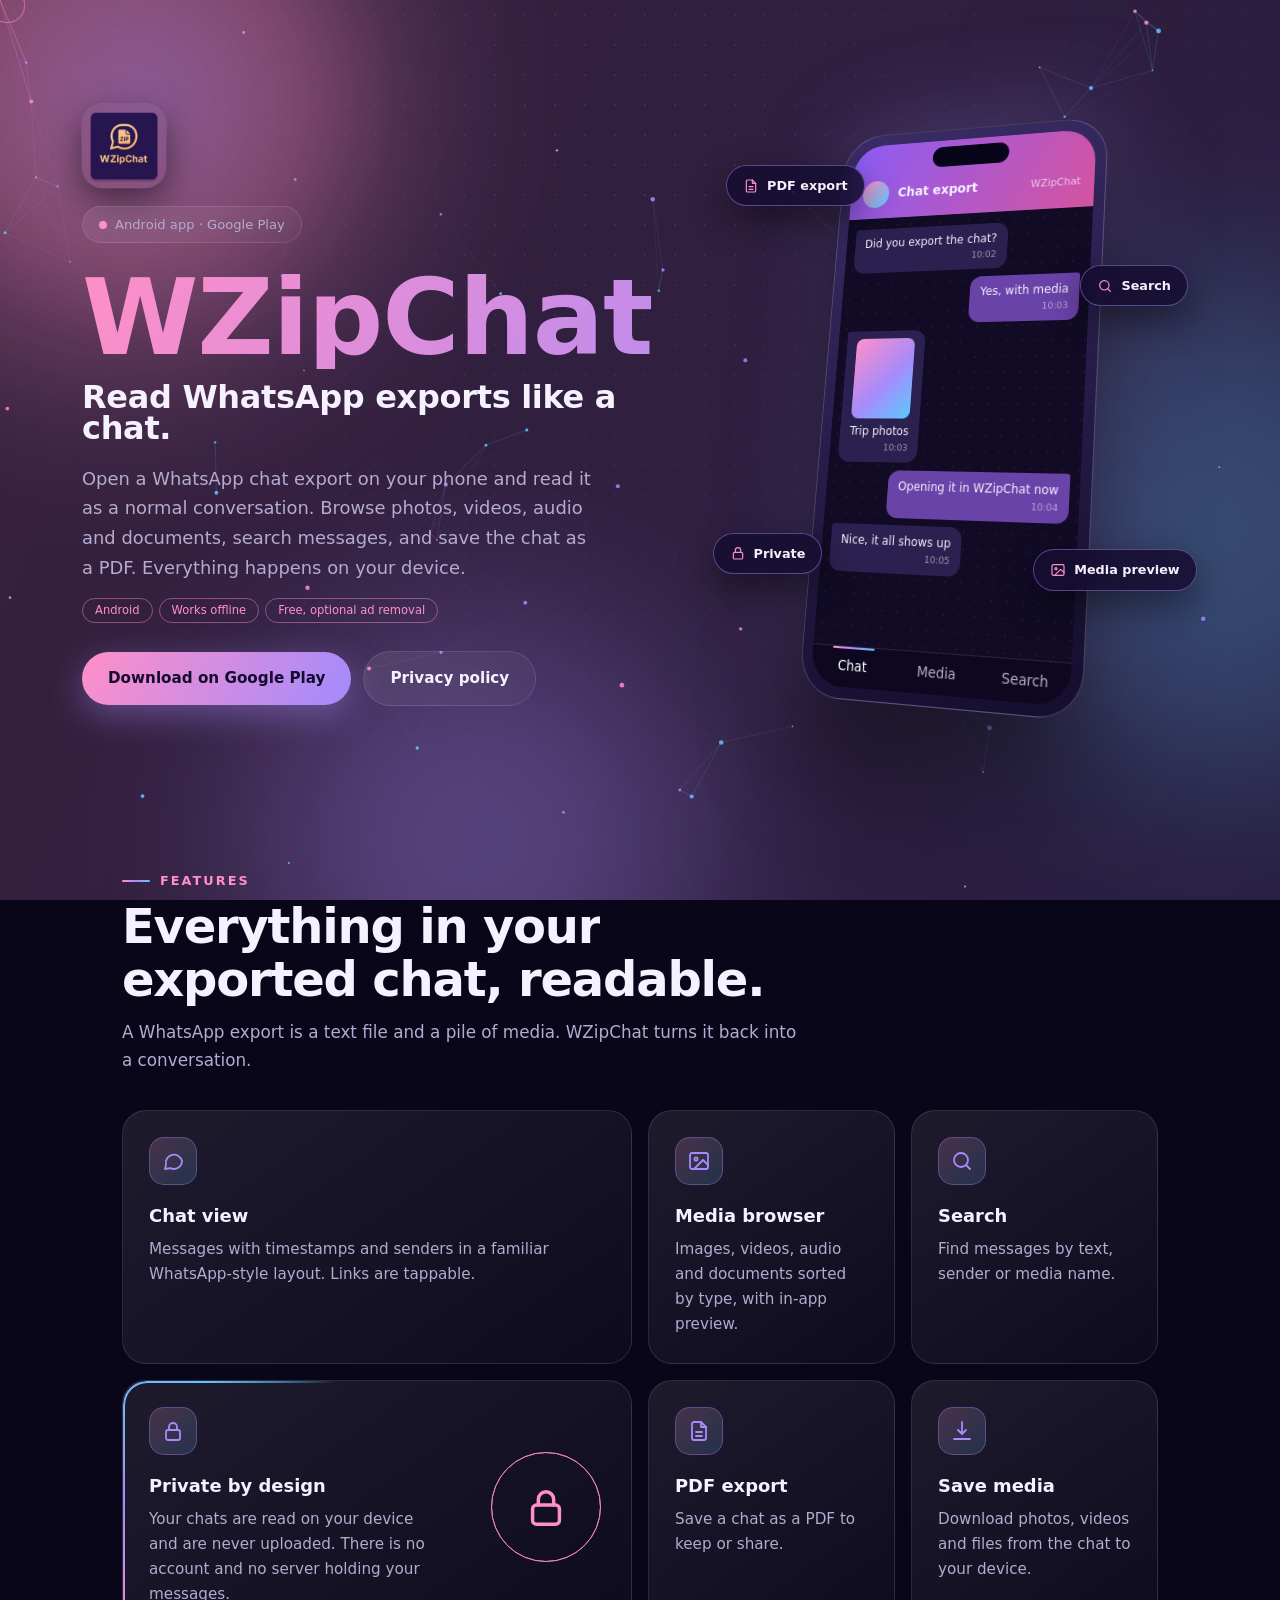
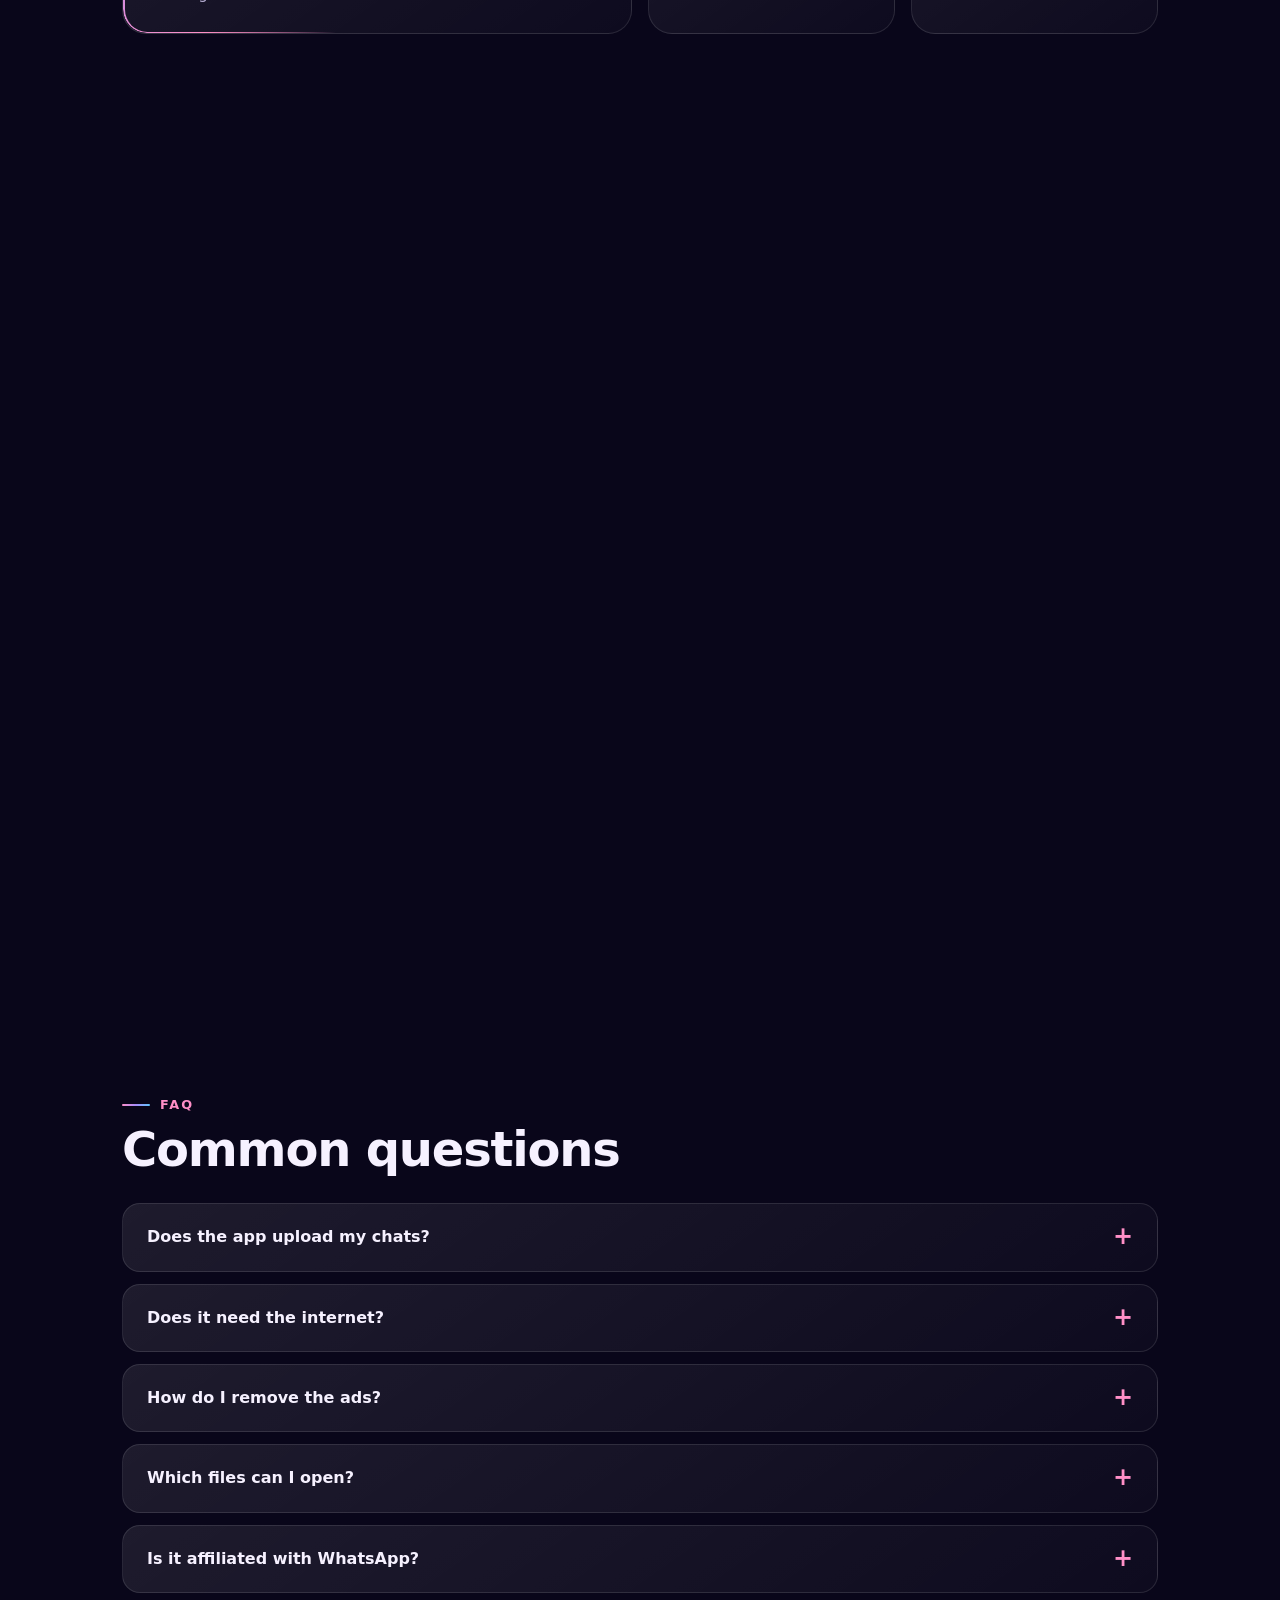
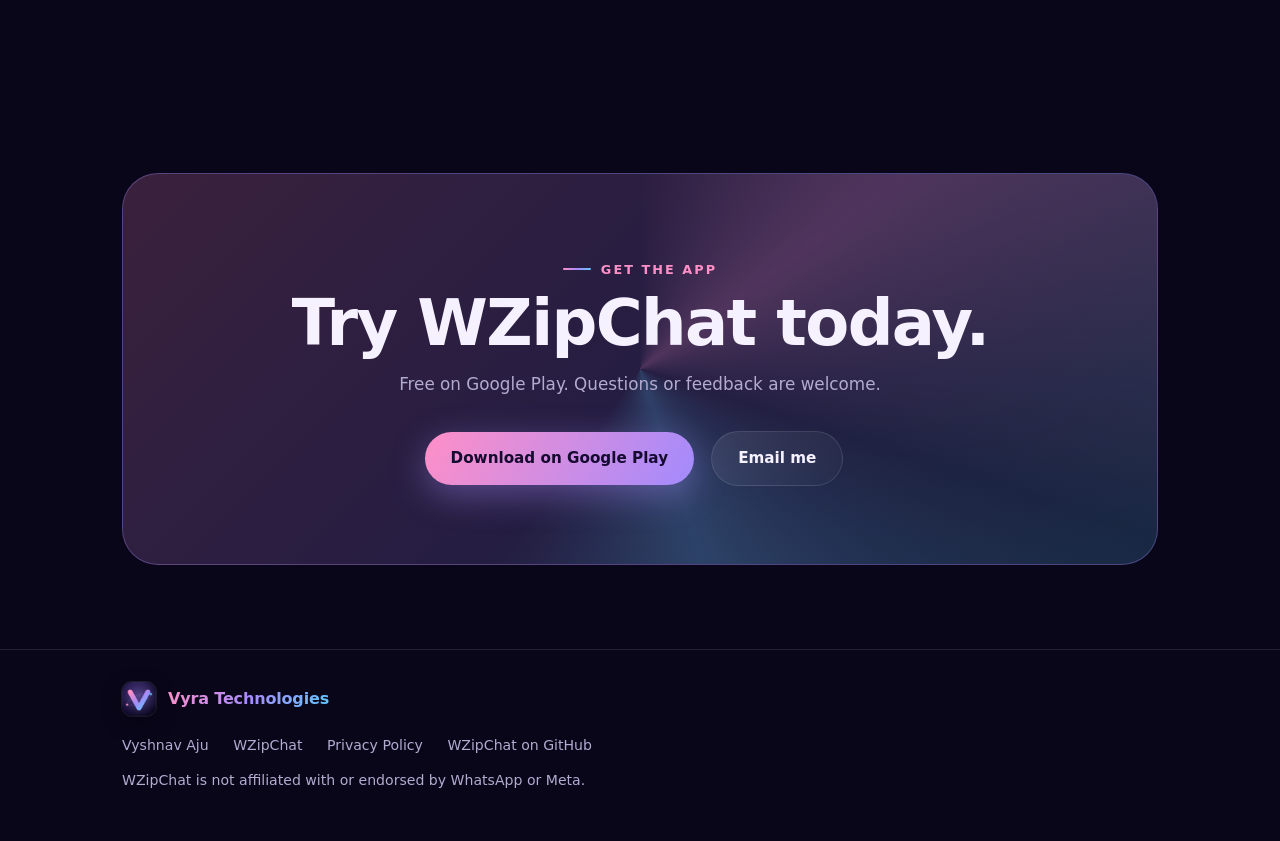
==== commit 06e927a2: "Add Vyra Technologies brand: V monogram icon set, social preview, nav and footer brand" ====
--- a/wzipchat/index.html
+++ b/wzipchat/index.html
@@ -6,12 +6,17 @@
 <script>document.documentElement.classList.add('js')</script>
 <title>WZipChat | Read WhatsApp chat exports on Android</title>
 <meta name="description" content="WZipChat opens WhatsApp chat export ZIP files on Android. Read chats, browse media, search, and save as PDF. Your chats stay on your device.">
-<link rel="icon" href="/favicon.ico" sizes="any">
-<link rel="icon" type="image/png" sizes="32x32" href="/favicon-32.png">
-<link rel="icon" type="image/png" sizes="192x192" href="/icon-192.png">
-<link rel="apple-touch-icon" href="/apple-touch-icon.png">
+<link rel="icon" href="/favicon.svg?v=2" type="image/svg+xml">
+<link rel="icon" href="/favicon.ico?v=2" sizes="any">
+<link rel="icon" type="image/png" sizes="32x32" href="/favicon-32.png?v=2">
+<link rel="icon" type="image/png" sizes="192x192" href="/icon-192.png?v=2">
+<link rel="apple-touch-icon" href="/apple-touch-icon.png?v=2">
+<link rel="manifest" href="/site.webmanifest">
 <meta name="theme-color" content="#09061a">
-<meta property="og:image" content="https://vyshnav161.github.io/logo.png">
+<meta property="og:site_name" content="Vyra Technologies">
+<meta property="og:image" content="https://vyshnav161.github.io/og-image.png">
+<meta name="twitter:card" content="summary_large_image">
+<meta name="twitter:image" content="https://vyshnav161.github.io/og-image.png">
 <link rel="stylesheet" href="/style.css">
 </head>
 <body>
@@ -118,6 +123,7 @@
 </main>
 
 <footer><div class="wrap">
+  <a class="fbrand" href="/"><img src="/icon-192.png" alt="" width="34" height="34"><span><b>Vyra Technologies</b></span></a>
   <a href="/">Vyshnav Aju</a>
   <a href="/wzipchat/">WZipChat</a>
   <a href="/wzipchat/privacy.html">Privacy Policy</a>
--- a/style.css
+++ b/style.css
@@ -310,3 +310,17 @@
 }
 
 .phone:hover{animation-play-state:paused}
+
+/* brand */
+nav .brand{position:relative;z-index:1;display:flex;align-items:center;gap:8px;padding:2px 14px 2px 4px;margin-right:4px;border-right:1px solid var(--line);color:#fff}
+nav .brand img{width:28px;height:28px;border-radius:8px;display:block;transition:transform .4s}
+nav .brand:hover img{transform:rotate(-8deg) scale(1.08)}
+nav .brand span{font-weight:800;letter-spacing:-.01em;background:var(--grad);-webkit-background-clip:text;background-clip:text;color:transparent}
+.fbrand{display:flex!important;align-items:center;gap:12px;margin:0 0 18px!important;color:var(--text)}
+.fbrand img{width:34px;height:34px;border-radius:10px;box-shadow:0 6px 20px rgba(0,0,0,.4),0 0 0 1px rgba(255,255,255,.1)}
+.fbrand b{display:block;font-size:1rem;letter-spacing:-.01em;background:var(--grad);-webkit-background-clip:text;background-clip:text;color:transparent;width:max-content}
+@media(max-width:820px){nav .brand span{display:none}nav .brand{padding-right:10px}}
+
+nav>*{flex:none}
+nav .brand img{flex:none}
+.fbrand img{flex:none}
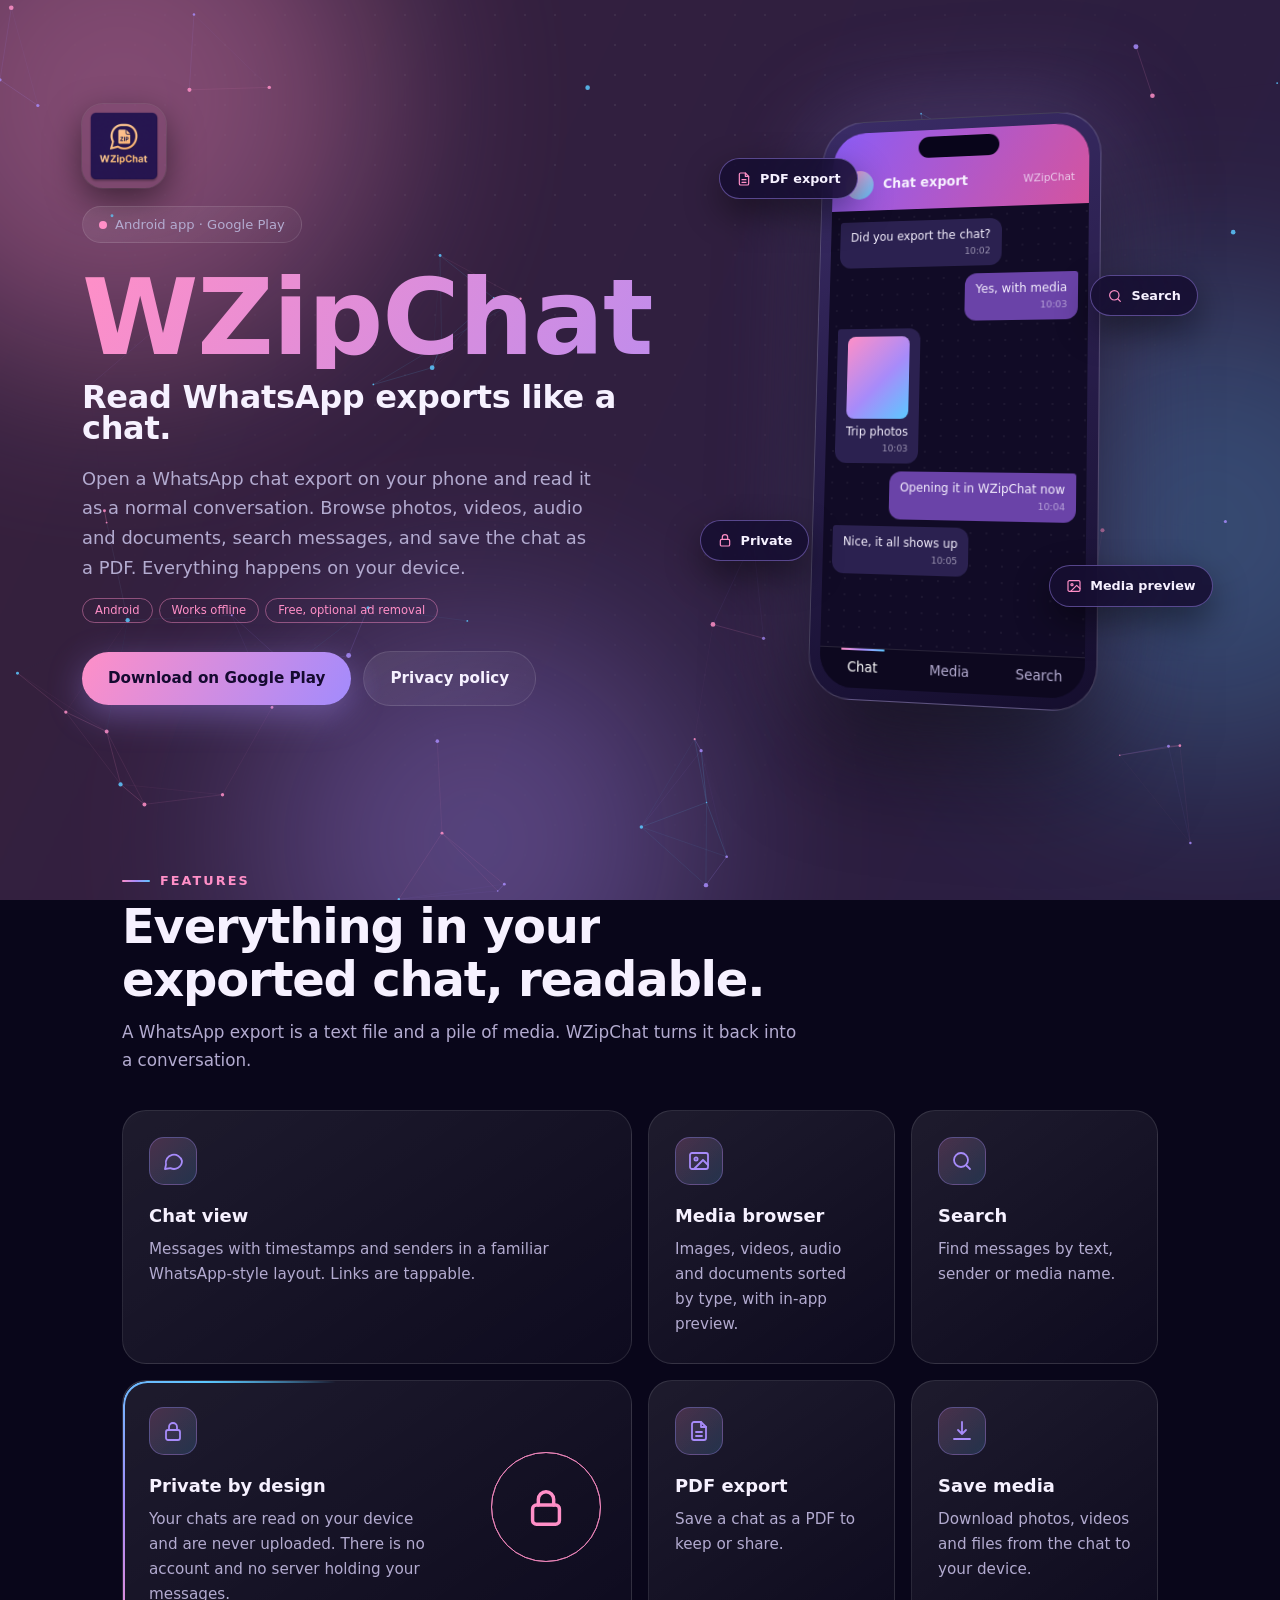
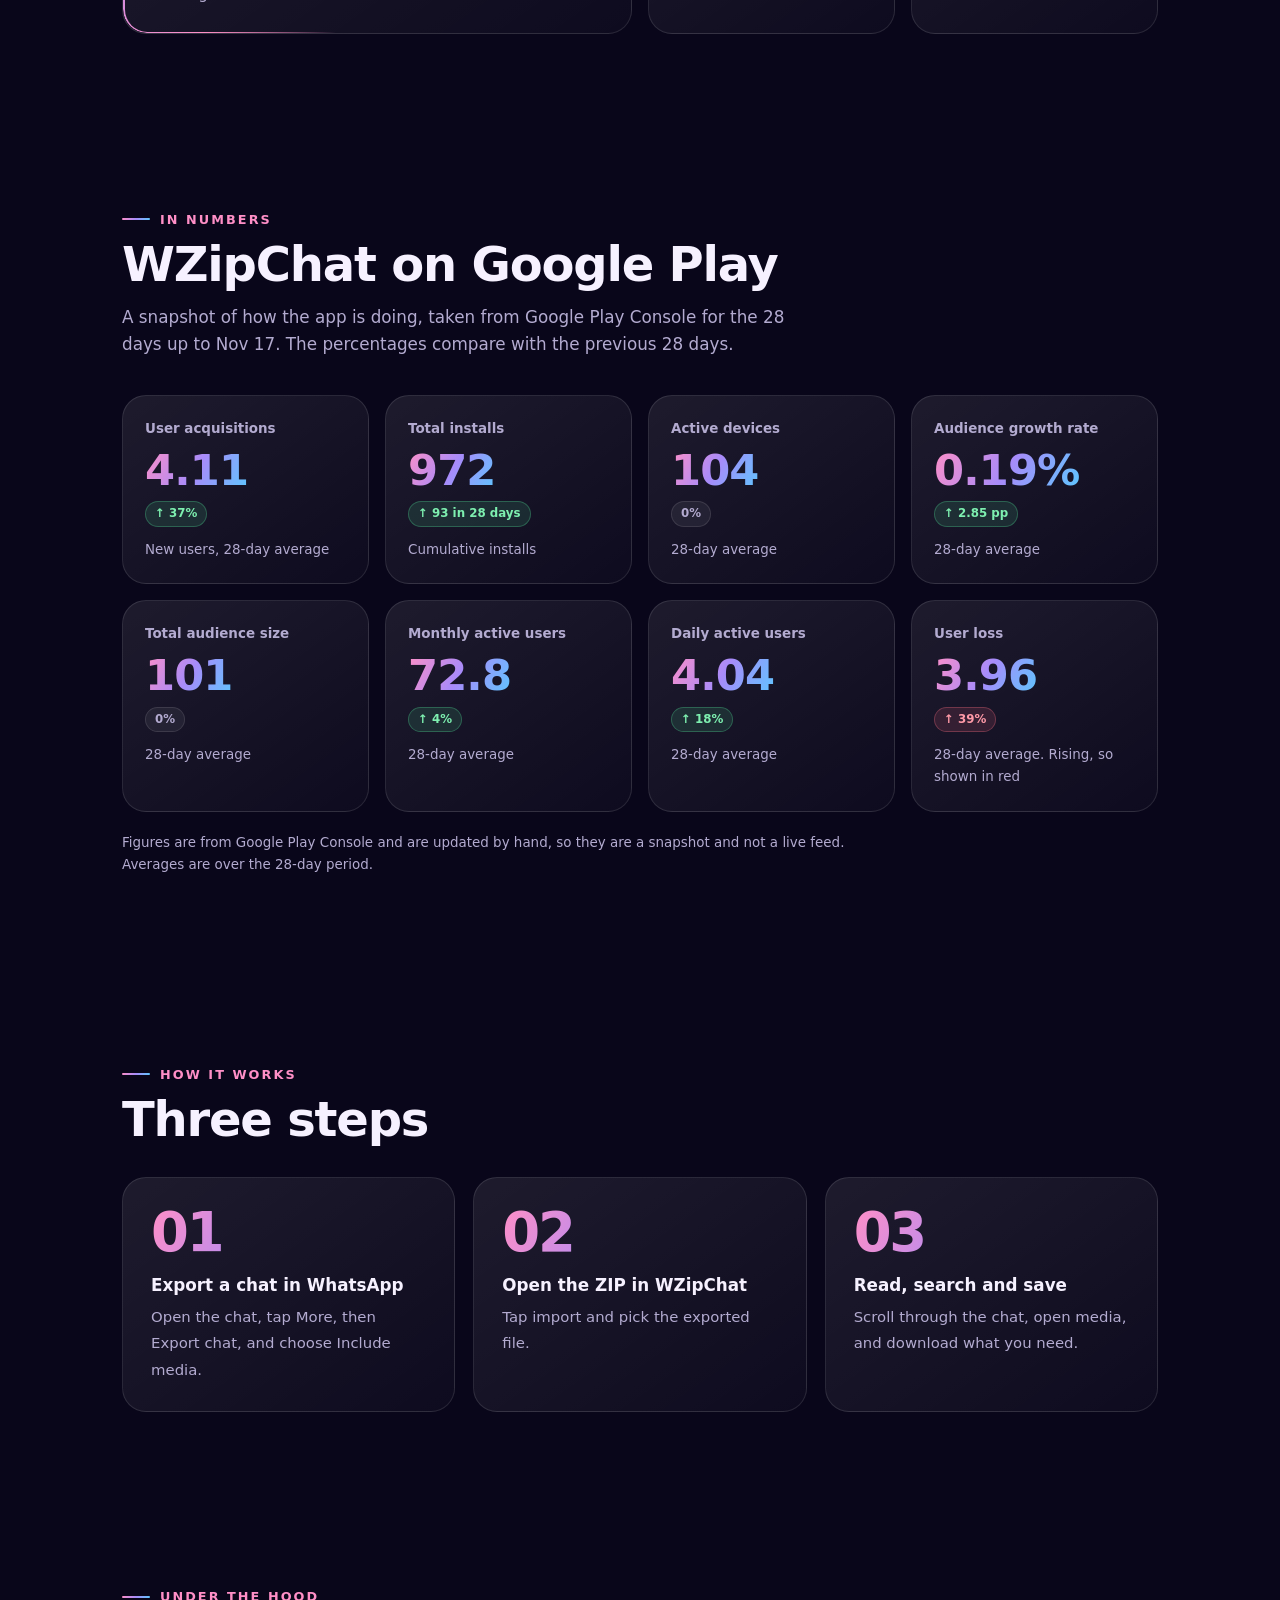
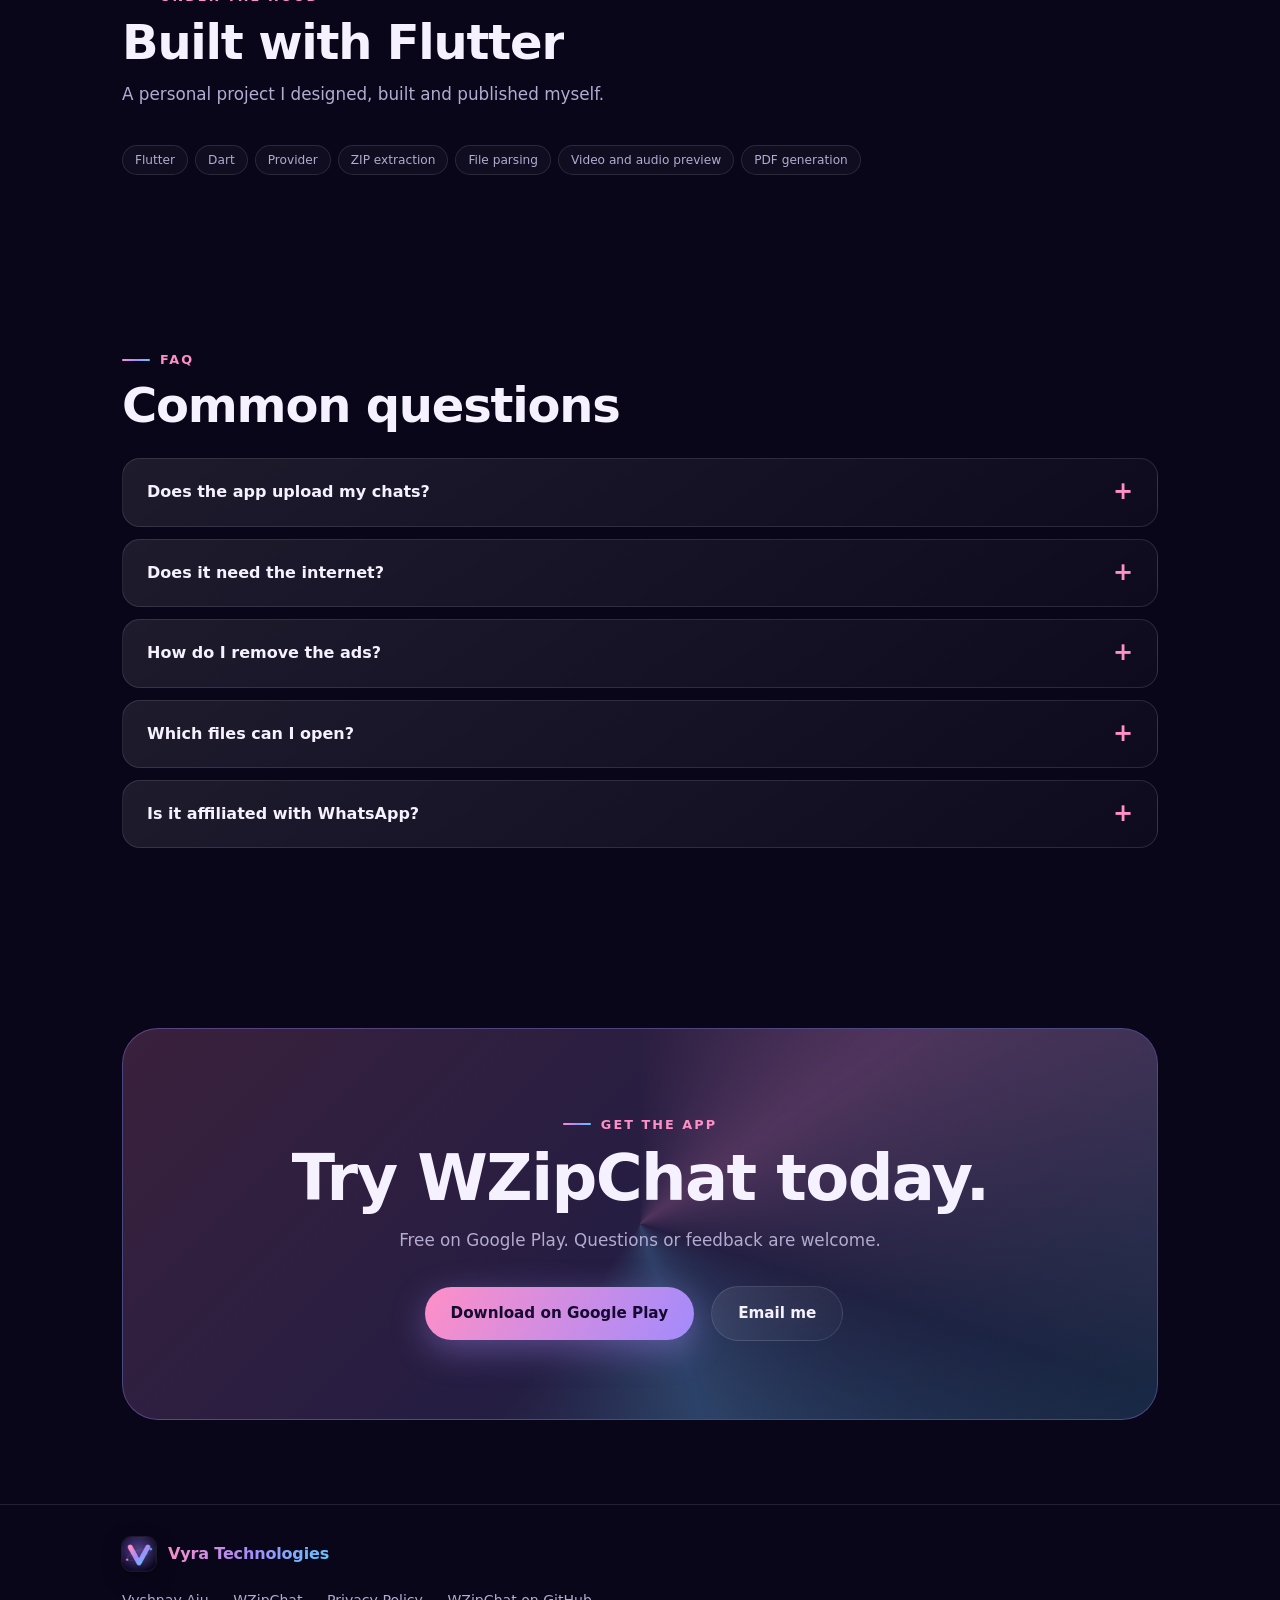
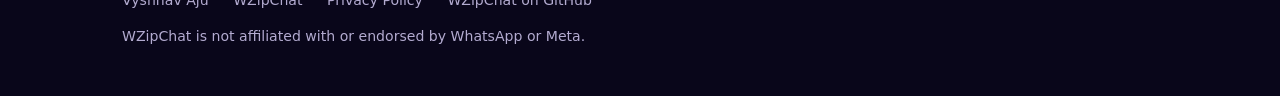
==== commit c187b8c7: "Add Play Console stats summary to home and WZipChat pages" ====
--- a/wzipchat/index.html
+++ b/wzipchat/index.html
@@ -85,6 +85,22 @@
   </div>
 </div></section>
 
+<section id="stats"><div class="wrap">
+  <div class="reveal"><span class="eyebrow">In numbers</span><h2 class="split">WZipChat on Google Play</h2></div>
+  <p class="sub reveal" style="--d:.1s">A snapshot of how the app is doing, taken from Google Play Console for the 28 days up to Nov 17. The percentages compare with the previous 28 days.</p>
+  <div class="kpis">
+    <div class="card spot tilt kpi reveal" style="--d:0.00s"><span class="kl">User acquisitions</span><b class="kv" data-count="4.11" data-dec="2">4.11</b><span class="kd up">&uarr; 37%</span><p>New users, 28-day average</p></div>
+    <div class="card spot tilt kpi reveal" style="--d:0.06s"><span class="kl">Total installs</span><b class="kv" data-count="972">972</b><span class="kd up">&uarr; 93 in 28 days</span><p>Cumulative installs</p></div>
+    <div class="card spot tilt kpi reveal" style="--d:0.12s"><span class="kl">Active devices</span><b class="kv" data-count="104">104</b><span class="kd flat">0%</span><p>28-day average</p></div>
+    <div class="card spot tilt kpi reveal" style="--d:0.18s"><span class="kl">Audience growth rate</span><b class="kv" data-count="0.19" data-dec="2" data-suffix="%">0.19%</b><span class="kd up">&uarr; 2.85 pp</span><p>28-day average</p></div>
+    <div class="card spot tilt kpi reveal" style="--d:0.24s"><span class="kl">Total audience size</span><b class="kv" data-count="101">101</b><span class="kd flat">0%</span><p>28-day average</p></div>
+    <div class="card spot tilt kpi reveal" style="--d:0.30s"><span class="kl">Monthly active users</span><b class="kv" data-count="72.8" data-dec="1">72.8</b><span class="kd up">&uarr; 4%</span><p>28-day average</p></div>
+    <div class="card spot tilt kpi reveal" style="--d:0.36s"><span class="kl">Daily active users</span><b class="kv" data-count="4.04" data-dec="2">4.04</b><span class="kd up">&uarr; 18%</span><p>28-day average</p></div>
+    <div class="card spot tilt kpi reveal" style="--d:0.42s"><span class="kl">User loss</span><b class="kv" data-count="3.96" data-dec="2">3.96</b><span class="kd down">&uarr; 39%</span><p>28-day average. Rising, so shown in red</p></div>
+  </div>
+  <p class="kpi-note reveal">Figures are from Google Play Console and are updated by hand, so they are a snapshot and not a live feed. Averages are over the 28-day period.</p>
+</div></section>
+
 <section id="how"><div class="wrap">
   <div class="reveal"><span class="eyebrow">How it works</span><h2 class="split">Three steps</h2></div>
   <div class="steps2" style="margin-top:30px">
--- a/style.css
+++ b/style.css
@@ -21,8 +21,8 @@
 .grain{position:absolute;inset:0;background-image:radial-gradient(rgba(255,255,255,.07) 1px,transparent 1px);background-size:30px 30px;mask-image:radial-gradient(ellipse at 50% 15%,#000,transparent 75%);-webkit-mask-image:radial-gradient(ellipse at 50% 15%,#000,transparent 75%)}
 #fx{position:fixed;inset:0;z-index:0;pointer-events:none}
 #glow{position:fixed;left:0;top:0;width:520px;height:520px;border-radius:50%;background:radial-gradient(circle,rgba(167,139,250,.24),rgba(255,143,199,.1) 42%,transparent 70%);pointer-events:none;z-index:0;opacity:0;transition:opacity .5s;will-change:transform}
-#ring{position:fixed;left:0;top:0;width:36px;height:36px;border:1.5px solid rgba(255,143,199,.75);border-radius:50%;pointer-events:none;z-index:250;opacity:0;transition:width .25s,height .25s,margin .25s,background .25s,opacity .3s;will-change:transform}
-#ring.big{width:66px;height:66px;margin:-15px 0 0 -15px;background:rgba(167,139,250,.14);border-color:rgba(92,200,255,.8)}
+#ring{position:fixed;left:0;top:0;width:20px;height:20px;border:1.5px solid rgba(255,143,199,.75);border-radius:50%;pointer-events:none;z-index:250;opacity:0;transition:width .25s,height .25s,margin .25s,background .25s,opacity .3s;will-change:transform}
+#ring.big{width:40px;height:40px;margin:-10px 0 0 -10px;background:rgba(167,139,250,.14);border-color:rgba(92,200,255,.8)}
 body.moved #glow,body.moved #ring{opacity:1}
 #toast{position:fixed;left:50%;bottom:28px;transform:translate(-50%,30px);padding:12px 20px;border-radius:999px;background:rgba(20,12,44,.95);border:1px solid rgba(167,139,250,.5);font-size:.9rem;opacity:0;pointer-events:none;transition:.35s;z-index:400}
 #toast.show{opacity:1;transform:translate(-50%,0)}
@@ -324,3 +324,49 @@
 nav>*{flex:none}
 nav .brand img{flex:none}
 .fbrand img{flex:none}
+
+/* hero core = brand mark */
+.orbit .core{background:radial-gradient(circle at 50% 38%,#33206f,#0f0a2b 72%);border:1.5px solid rgba(167,139,250,.55);box-shadow:0 0 70px rgba(167,139,250,.5),inset 0 0 36px rgba(167,139,250,.28);padding:0}
+.orbit .core svg{width:100%;height:100%;display:block;filter:drop-shadow(0 4px 14px rgba(167,139,250,.45))}
+
+/* resume update */
+.v5{--c1:#a078ff;--c2:#ff7ab8}
+.b-glance{grid-column:span 2;grid-row:span 2;display:flex;flex-direction:column;min-height:380px}
+.b-glance dl{margin:18px 0 0;display:grid;gap:14px}
+.b-glance dl div{padding-bottom:14px;border-bottom:1px solid var(--line)}
+.b-glance dt{font-size:.72rem;letter-spacing:.14em;text-transform:uppercase;color:var(--muted);margin-bottom:2px}
+.b-glance dd{margin:0;font-weight:600}
+.glinks{margin-top:auto;padding-top:14px;display:flex;flex-wrap:wrap;gap:6px 22px}
+.glinks .more{margin-top:0}
+.skills{display:grid;grid-template-columns:repeat(3,1fr);gap:16px}
+.skills .card{display:flex;flex-direction:column}
+.skills .chips{margin-top:12px}
+.pc-body h3 small{display:block;margin-top:4px}
+@media(max-width:1000px){.b-glance{grid-column:span 2;grid-row:auto;min-height:0}.skills{grid-template-columns:repeat(2,1fr)}}
+@media(max-width:560px){.b-glance{grid-column:auto}.skills{grid-template-columns:1fr}}
+
+/* play stats */
+.delta,.kd{display:inline-flex;align-items:center;gap:4px;font-size:.74rem;font-weight:700;font-style:normal;padding:2px 9px;border-radius:999px;white-space:nowrap}
+.delta.up,.kd.up{color:#7ef0b0;background:rgba(80,220,150,.13);border:1px solid rgba(80,220,150,.3)}
+.delta.down,.kd.down{color:#ff9aa8;background:rgba(255,110,130,.13);border:1px solid rgba(255,110,130,.3)}
+.delta.flat,.kd.flat{color:var(--muted);background:rgba(255,255,255,.06);border:1px solid var(--line)}
+.mini{margin-top:22px;padding:26px 28px 22px;border-radius:26px;background:var(--glass);border:1px solid var(--line)}
+.mini-head{display:flex;flex-wrap:wrap;justify-content:space-between;align-items:center;gap:6px 18px;margin-bottom:18px}
+.mini-note{color:var(--muted);font-size:.82rem}
+.mini-grid{display:grid;grid-template-columns:repeat(4,1fr);gap:0}
+.mstat{padding:4px 20px;border-left:1px solid var(--line);display:flex;flex-direction:column;gap:6px;align-items:flex-start}
+.mstat:first-child{border-left:0;padding-left:0}
+.mstat b{font-size:clamp(1.9rem,4vw,2.7rem);line-height:1;font-weight:800;letter-spacing:-.02em;background:var(--grad);-webkit-background-clip:text;background-clip:text;color:transparent}
+.mstat span{color:var(--muted);font-size:.86rem}
+.mini .more{margin-top:18px}
+.kpis{display:grid;grid-template-columns:repeat(4,1fr);gap:16px}
+.kpi{display:flex;flex-direction:column;gap:8px;padding:22px}
+.kpi .kl{color:var(--muted);font-size:.84rem;font-weight:600}
+.kpi .kv{font-size:clamp(2rem,3.4vw,2.7rem);line-height:1.05;font-weight:800;letter-spacing:-.02em;background:var(--grad);-webkit-background-clip:text;background-clip:text;color:transparent;width:max-content;max-width:100%}
+.kpi .kv small{font-size:.45em;font-weight:600;letter-spacing:0;margin-left:6px;-webkit-text-fill-color:var(--muted);color:var(--muted)}
+.kpi .kd{align-self:flex-start}
+.kpi p{margin:4px 0 0;font-size:.84rem;color:var(--muted)}
+.kpi-note{margin-top:20px;color:var(--muted);font-size:.84rem;max-width:760px}
+@media(max-width:1000px){.kpis{grid-template-columns:repeat(2,1fr)}}
+@media(max-width:820px){.mini-grid{grid-template-columns:repeat(2,1fr);gap:20px 0}.mstat:nth-child(odd){border-left:0;padding-left:0}.mini{padding:22px 20px}}
+@media(max-width:480px){.kpis{grid-template-columns:1fr}}
